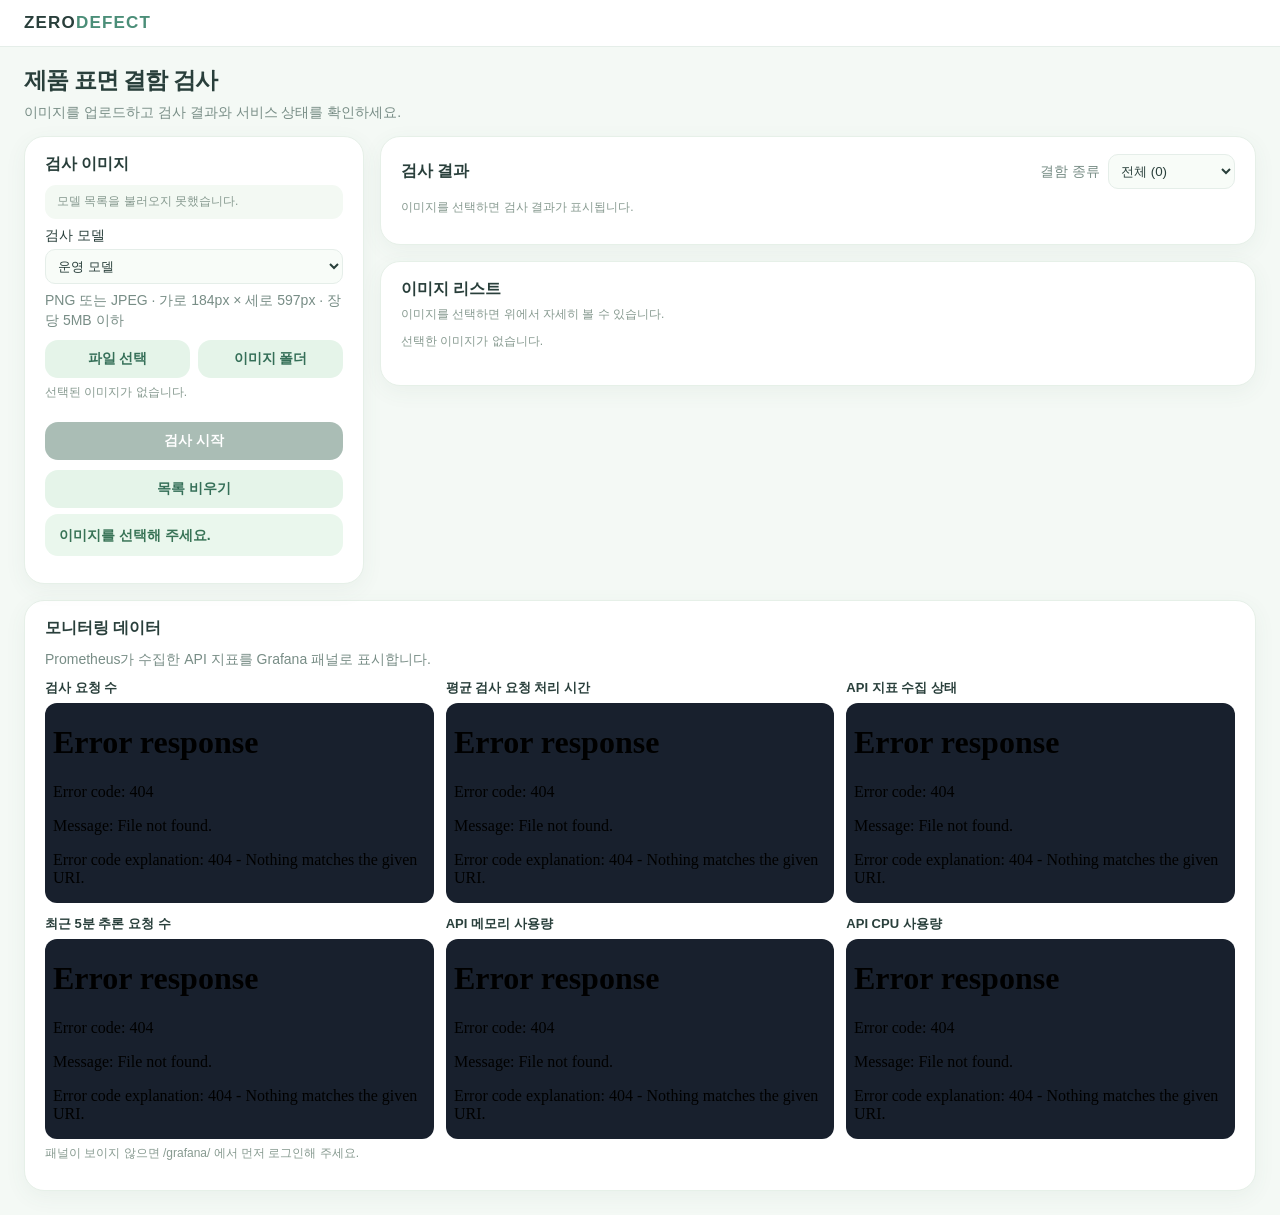
==== serving/web/index.html @ d3cec320 "챔피언/챌린저 모델 선택 기능 추가" ====
<!DOCTYPE html>
<html lang="ko">
<head>
  <meta charset="UTF-8">
  <meta name="viewport" content="width=device-width, initial-scale=1.0">
  <title>ZeroDefect | 품질 검사</title>

  <style>
    :root {
      color-scheme: light;
      --ink: #293f3b;
      --muted: #788d86;
      --line: #e5eee9;
      --accent: #4b8e78;
    }

    * { box-sizing: border-box; }
    [hidden] { display: none !important; }

    body {
      margin: 0;
      color: var(--ink);
      background: #f4f9f5;
      font-family: "Malgun Gothic", Arial, sans-serif;
      font-size: 14px;
    }

    header {
      background: #fff;
      border-bottom: 1px solid var(--line);
      padding: 13px max(24px, calc((100% - 1500px) / 2));
    }

    header strong { font-size: 17px; letter-spacing: .07em; }
    header span { color: var(--accent); }

    main { max-width: 1500px; margin: auto; padding: 18px 24px 24px; }

    h1 { font-size: 23px; letter-spacing: -.04em; margin: 0 0 3px; }
    h2 { font-size: 16px; margin: 0; }
    h3 { font-size: 13px; margin: 0 0 6px; }

    p { color: var(--muted); line-height: 1.45; margin: 6px 0 10px; }

    .layout {
      display: grid;
      grid-template-columns: minmax(260px, 340px) minmax(0, 1fr);
      gap: 16px;
      margin-top: 14px;
      align-items: start;
    }

    .main-col { display: grid; gap: 16px; min-width: 0; }

    .card {
      min-width: 0;
      padding: 17px 20px;
      background: #fff;
      border: 1px solid #e6f0e8;
      border-radius: 20px;
      box-shadow: 0 6px 22px rgba(69, 110, 86, .06);
    }

    .side h2 { margin-bottom: 10px; }

    select {
      padding: 8px;
      border: 1px solid var(--line);
      border-radius: 10px;
      background: #f8fcf8;
      color: var(--ink);
    }

    .side select { width: 100%; margin-top: 4px; }

    button {
      width: 100%;
      margin-top: 10px;
      padding: 10px;
      border: 0;
      border-radius: 13px;
      background: var(--accent);
      color: #fff;
      font-size: 14px;
      font-weight: 700;
      cursor: pointer;
    }

    button:hover { background: #397762; }
    button:disabled { background: #aabdb5; cursor: not-allowed; }

    button.secondary { background: #e5f4e9; color: #356f58; }
    button.secondary:hover { background: #d6ecdc; }
    button.secondary:disabled { background: #eef3ef; color: #9db1a7; }

    button:focus-visible, select:focus-visible {
      outline: 3px solid #85b6a5;
      outline-offset: 3px;
    }

    .row { display: flex; gap: 8px; }
    .row button { margin-top: 0; }

    progress { width: 100%; height: 8px; margin-top: 10px; }

    .status {
      padding: 11px 14px;
      border-radius: 13px;
      background: #eaf7ed;
      color: #387356;
      font-weight: 700;
    }

    .status.error { background: #fff1ef; color: #a43e35; }

    .hint { font-size: 12px; color: #879a90; }

    #model-info {
      padding: 8px 12px;
      margin: 4px 0 8px;
      border-radius: 11px;
      background: #f3f9f3;
    }

    details { margin: 6px 0; font-size: 12px; color: var(--muted); }
    details ul { margin: 6px 0 0; padding-left: 18px; }

    /* 검사 결과: 제목과 결함 종류 필터 */
    .head {
      display: flex;
      align-items: center;
      justify-content: space-between;
      gap: 12px;
    }

    .filter { display: flex; align-items: center; gap: 8px; color: var(--muted); }

    /* 원본 / 정보 / 박스 표시 / JSON */
    .viewer {
      display: grid;
      grid-template-columns: auto minmax(150px, 1fr) auto minmax(150px, 1fr);
      gap: 14px;
      align-items: start;
    }

    .viewer canvas { display: block; max-width: 100%; height: auto; border-radius: 10px; background: #1b2523; }

    .panel {
      min-width: 0;
      padding: 14px;
      border: 1px solid var(--line);
      border-radius: 18px;
      background: #fbfdfb;
    }

    .panel p.row-item {
      display: flex;
      justify-content: space-between;
      gap: 8px;
      margin: 0;
      padding: 6px 2px;
      border-bottom: 1px solid var(--line);
      overflow-wrap: anywhere;
    }

    .panel p.row-item strong { color: var(--ink); text-align: right; }

    pre {
      min-height: 120px;
      max-height: 480px;
      margin: 0;
      padding: 10px 12px;
      overflow: auto;
      border-radius: 12px;
      background: #263e38;
      color: #e7f4e9;
      font-size: 11px;
      line-height: 1.45;
      white-space: pre-wrap;
      overflow-wrap: anywhere;
    }

    /* 이미지 리스트 */
    .list {
      display: flex;
      gap: 8px;
      margin-top: 10px;
      padding-bottom: 8px;
      overflow-x: auto;
    }

    .thumb {
      flex: 0 0 auto;
      width: auto;
      margin: 0;
      padding: 3px;
      display: flex;
      flex-direction: column;
      align-items: center;
      gap: 3px;
      border: 2px solid transparent;
      border-radius: 8px;
      background: none;
      color: var(--muted);
      font-weight: 400;
      line-height: 1.2;
    }

    .thumb:hover { background: #f1f8f2; border-color: var(--accent); }
    .thumb.active { border-color: var(--ink); background: #f1f8f2; }
    .thumb canvas { display: block; border-radius: 4px; background: #1b2523; }
    .badge { font-size: 11px; max-width: 70px; overflow: hidden; text-overflow: ellipsis; white-space: nowrap; }

    /* 모니터링은 화면 아래 전체 폭 */
    .monitor { margin-top: 16px; }
    .monitor h2 { margin-bottom: 10px; }

    .monitor-grid {
      display: grid;
      grid-template-columns: repeat(3, minmax(0, 1fr));
      gap: 12px;
      margin-top: 8px;
    }

    iframe {
      display: block;
      width: 100%;
      height: 200px;
      border: 0;
      border-radius: 12px;
      background: #18202d;
    }

    @media (max-width: 1100px) {
      .layout { grid-template-columns: 1fr; }
      .monitor-grid { grid-template-columns: 1fr 1fr; }
    }

    @media (max-width: 900px) {
      .viewer { grid-template-columns: auto minmax(0, 1fr); }
    }

    @media (max-width: 760px) {
      main { padding: 18px 14px 28px; }
      .card { padding: 16px; }
      .monitor-grid { grid-template-columns: 1fr; }
      .viewer { grid-template-columns: 1fr; }
      .head { flex-wrap: wrap; }
    }
  </style>
</head>

<body>
  <header>
    <strong>ZERO<span>DEFECT</span></strong>
  </header>

  <main>
    <h1>제품 표면 결함 검사</h1>
    <p>이미지를 업로드하고 검사 결과와 서비스 상태를 확인하세요.</p>
    <p id="mock-banner" class="status" hidden>
      목업 모드입니다. API를 호출하지 않고 임의의 결과를 표시합니다.
    </p>

    <div class="layout">

      <!-- 검사 이미지 -->
      <section class="card side">
        <h2>검사 이미지</h2>

        <p id="model-info" class="hint">모델 정보를 불러오는 중입니다.</p>

        <label for="model-choice">검사 모델</label>
        <select id="model-choice">
          <option value="champion">운영 모델</option>
        </select>

        <p>PNG 또는 JPEG · 가로 184px × 세로 597px · 장당 5MB 이하</p>

        <div class="row">
          <button id="pick-files" type="button" class="secondary">파일 선택</button>
          <button id="pick-folder" type="button" class="secondary">이미지 폴더</button>
        </div>

        <input id="files" type="file" accept="image/png,image/jpeg" multiple hidden>
        <input id="folder" type="file" webkitdirectory multiple hidden>

        <p id="selection-summary" class="hint">선택된 이미지가 없습니다.</p>

        <details id="skipped" hidden>
          <summary id="skipped-summary"></summary>
          <ul id="skipped-list"></ul>
        </details>

        <button id="inspect-button" type="button" disabled>검사 시작</button>
        <button id="clear-button" type="button" class="secondary">목록 비우기</button>
        <progress id="progress" value="0" max="1" hidden></progress>

        <p id="status" class="status" role="status" aria-live="polite">
          이미지를 선택해 주세요.
        </p>
      </section>

      <div class="main-col">

        <!-- 검사 결과 -->
        <section class="card">
          <div class="head">
            <h2>검사 결과</h2>
            <label class="filter">
              결함 종류
              <select id="type-filter"></select>
            </label>
          </div>

          <p id="counts" class="hint"></p>
          <p id="viewer-empty" class="hint">
            이미지를 선택하면 검사 결과가 표시됩니다.
          </p>

          <div id="viewer" class="viewer" hidden>
            <canvas id="canvas-original" aria-label="원본 이미지"></canvas>

            <div class="panel">
              <h3>검사 결과</h3>
              <div id="info"></div>
              <p class="hint">이상 점수는 불량 확률이 아닙니다.</p>
            </div>

            <canvas id="canvas-boxed" aria-label="바운딩 박스가 표시된 이미지"></canvas>

            <div class="panel">
              <h3>바운딩 박스 좌표 (JSON)</h3>
              <pre id="json"></pre>
              <button id="save-json" type="button" class="secondary" disabled>
                전체 결과 JSON 저장
              </button>
            </div>
          </div>
        </section>

        <!-- 이미지 리스트 -->
        <section class="card">
          <h2>이미지 리스트</h2>
          <p class="hint">이미지를 선택하면 위에서 자세히 볼 수 있습니다.</p>
          <p id="list-empty" class="hint">선택한 이미지가 없습니다.</p>
          <div id="list" class="list"></div>
        </section>

      </div>
    </div>

    <!-- Grafana 모니터링 -->
    <section class="card monitor">
      <h2>모니터링 데이터</h2>
      <p>Prometheus가 수집한 API 지표를 Grafana 패널로 표시합니다.</p>

      <div class="monitor-grid">
        <div>
          <h3>검사 요청 수</h3>
          <iframe title="Grafana 검사 요청 수"
            src="/grafana/d-solo/adpdnm2/new-dashboard?from=now-6h&to=now&timezone=browser&refresh=10s&orgId=1&panelId=panel-1"></iframe>
        </div>
        <div>
          <h3>평균 검사 요청 처리 시간</h3>
          <iframe title="Grafana 평균 검사 요청 처리 시간"
            src="/grafana/d-solo/adpdnm2/new-dashboard?from=now-6h&to=now&timezone=browser&refresh=10s&orgId=1&panelId=panel-2"></iframe>
        </div>
        <div>
          <h3>API 지표 수집 상태</h3>
          <iframe title="Grafana API 지표 수집 상태"
            src="/grafana/d-solo/adpdnm2/new-dashboard?from=now-6h&to=now&timezone=browser&refresh=10s&orgId=1&panelId=panel-3"></iframe>
        </div>
        <div>
          <h3>최근 5분 추론 요청 수</h3>
          <iframe title="Grafana 최근 5분 추론 요청 수"
            src="/grafana/d-solo/adpdnm2/new-dashboard?from=now-6h&to=now&timezone=browser&refresh=10s&orgId=1&panelId=panel-4"></iframe>
        </div>
        <div>
          <h3>API 메모리 사용량</h3>
          <iframe title="Grafana API 메모리 사용량"
            src="/grafana/d-solo/adpdnm2/new-dashboard?from=now-6h&to=now&timezone=browser&refresh=10s&orgId=1&panelId=panel-5"></iframe>
        </div>
        <div>
          <h3>API CPU 사용량</h3>
          <iframe title="Grafana API CPU 사용량"
            src="/grafana/d-solo/adpdnm2/new-dashboard?from=now-6h&to=now&timezone=browser&refresh=10s&orgId=1&panelId=panel-6"></iframe>
        </div>
      </div>

      <p class="hint">패널이 보이지 않으면 /grafana/ 에서 먼저 로그인해 주세요.</p>
    </section>
  </main>

  <script>
  (() => {
    "use strict";

    const MOCK = new URLSearchParams(location.search).has("mock");
    const WIDTH = 184;
    const HEIGHT = 597;
    const MAX_BYTES = 5 * 1024 * 1024;
    const CONCURRENCY = 3;
    const THUMB_SCALE = 0.3;
    const IMAGE_TYPES = ["image/png", "image/jpeg"];

    const TYPES = [
      { id: "brown", label: "갈적색결함" },
      { id: "black", label: "흑색결함" },
      { id: "blue", label: "청색결함" },
      { id: "surface", label: "표면결함" }
    ];
    const BUCKETS = [...TYPES, { id: "normal", label: "정상" }];
    const FILTERS = [
      { id: "all", label: "전체" },
      ...BUCKETS,
      { id: "pending", label: "미검사/실패" }
    ];

    const $ = (id) => document.getElementById(id);

    let items = [];      // 검사 대상: { key, file, state, reason, data, bucket, canvas, badge, btn }
    let skipped = [];    // 제외된 파일: { key, reason }
    let ignored = 0;     // 이미지가 아니라 무시한 파일 수
    let running = false;
    let selected = null;
    let renderToken = 0;

    function setStatus(message, isError = false) {
      $("status").textContent = message;
      $("status").classList.toggle("error", isError);
    }

    async function pool(list, limit, fn) {
      let next = 0;
      const worker = async () => {
        while (next < list.length) {
          await fn(list[next++]);
        }
      };
      await Promise.all(
        Array.from({ length: Math.min(limit, list.length) }, worker)
      );
    }

    const bucketLabel = (id) => BUCKETS.find((b) => b.id === id)?.label ?? "유형 없음";

    // ---------- 그리기 ----------
    function paint(canvas, bitmap, scale, boxes) {
      canvas.width = Math.round(WIDTH * scale);
      canvas.height = Math.round(HEIGHT * scale);

      const ctx = canvas.getContext("2d");
      ctx.drawImage(bitmap, 0, 0, canvas.width, canvas.height);

      for (const b of boxes) {
        ctx.lineWidth = 3;
        ctx.strokeStyle = "rgba(0, 0, 0, .6)";
        ctx.strokeRect(b.x * scale, b.y * scale, b.w * scale, b.h * scale);
        ctx.lineWidth = 1.5;
        ctx.strokeStyle = "#ffffff";
        ctx.strokeRect(b.x * scale, b.y * scale, b.w * scale, b.h * scale);
      }
    }

    async function drawThumb(item) {
      const bitmap = await createImageBitmap(item.file);
      paint(item.canvas, bitmap, THUMB_SCALE, item.state === "done" ? item.data.boxes : []);
      bitmap.close();
    }

    function updateBadge(item) {
      const text = {
        ready: "대기",
        running: "검사 중",
        error: "실패"
      }[item.state];

      item.badge.textContent = item.state === "done" ? bucketLabel(item.bucket) : text;
    }

    // ---------- 상세 보기 ----------
    function infoRows(item) {
      if (item.state === "done") {
        const d = item.data;
        return [
          ["파일", item.key],
          ["결함 여부", d.is_anomaly ? "불량 의심" : "정상"],
          ["결함 유형", d.is_anomaly ? bucketLabel(item.bucket) : "-"],
          ["이상 점수", d.anomaly_score.toFixed(4)],
          ["판정 기준값", d.threshold.toFixed(4)],
          ["박스 수", String(d.boxes.length)]
        ];
      }

      const state = {
        ready: "검사 전",
        running: "검사 중",
        error: `실패: ${item.reason}`
      }[item.state];

      return [["파일", item.key], ["결함 여부", state]];
    }

    async function renderViewer() {
      const item = selected;
      const token = ++renderToken;

      $("viewer-empty").hidden = Boolean(item);
      $("viewer").hidden = !item;
      if (!item) return;

      $("info").replaceChildren(
        ...infoRows(item).map(([label, value]) => {
          const p = document.createElement("p");
          const strong = document.createElement("strong");
          p.className = "row-item";
          strong.textContent = value;
          p.append(`${label}`, strong);
          return p;
        })
      );

      $("json").textContent = item.state === "done"
        ? JSON.stringify(item.data, null, 2)
        : item.state === "error" ? item.reason : "검사 후 표시됩니다.";

      const bitmap = await createImageBitmap(item.file);
      if (token !== renderToken) {
        bitmap.close();
        return;
      }

      paint($("canvas-original"), bitmap, 1, []);
      paint($("canvas-boxed"), bitmap, 1, item.state === "done" ? item.data.boxes : []);
      bitmap.close();
    }

    function select(item) {
      selected?.btn.classList.remove("active");
      selected = item;
      item?.btn.classList.add("active");
      renderViewer();
    }

    // ---------- 리스트와 필터 ----------
    function matches(item, filter) {
      if (filter === "all") return true;
      if (filter === "pending") return item.state !== "done";
      return item.state === "done" && item.bucket === filter;
    }

    function applyFilter() {
      const filter = $("type-filter").value;
      let shown = 0;

      for (const item of items) {
        const ok = matches(item, filter);
        item.btn.hidden = !ok;
        if (ok) shown += 1;
      }

      $("list-empty").hidden = shown > 0;
      $("list-empty").textContent = items.length
        ? "해당 종류의 이미지가 없습니다."
        : "선택한 이미지가 없습니다.";
    }

    function buildFilter() {
      for (const f of FILTERS) {
        const option = document.createElement("option");
        option.value = f.id;
        option.textContent = f.label;
        $("type-filter").append(option);
      }
      $("type-filter").addEventListener("change", applyFilter);
    }

    function renderCounts() {
      const done = items.filter((i) => i.state === "done");
      const defect = done.filter((i) => i.data.is_anomaly).length;
      const errors = items.filter((i) => i.state === "error").length;

      $("counts").textContent = done.length || errors
        ? `완료 ${done.length}/${items.length} · 불량 ${defect} · 정상 ${done.length - defect} · 실패 ${errors}`
        : "";

      for (const option of $("type-filter").options) {
        const n = items.filter((i) => matches(i, option.value)).length;
        const label = FILTERS.find((f) => f.id === option.value).label;
        option.textContent = `${label} (${n})`;
      }

      $("save-json").disabled = done.length === 0;
    }

    function renderSummary() {
      const parts = [];

      if (!items.length && !skipped.length) {
        parts.push("선택된 이미지가 없습니다.");
      } else {
        parts.push(`검사 대상 ${items.length}장`);
        if (skipped.length) parts.push(`제외 ${skipped.length}장`);
      }
      if (ignored) parts.push(`이미지가 아닌 파일 ${ignored}개 무시`);

      $("selection-summary").textContent = parts.join(" · ");

      $("skipped").hidden = skipped.length === 0;
      $("skipped-summary").textContent = `제외된 파일 (${skipped.length})`;
      $("skipped-list").replaceChildren(
        ...skipped.slice(0, 30).map((s) => {
          const li = document.createElement("li");
          li.textContent = `${s.key} — ${s.reason}`;
          return li;
        })
      );
      if (skipped.length > 30) {
        const li = document.createElement("li");
        li.textContent = `외 ${skipped.length - 30}개`;
        $("skipped-list").append(li);
      }
    }

    function syncControls() {
      const pending = items.some((i) => i.state === "ready" || i.state === "error");

      $("inspect-button").disabled = running || !pending;
      $("inspect-button").textContent = running ? "검사 중..." : "검사 시작";

      for (const id of ["pick-files", "pick-folder", "clear-button", "model-choice"]) {
        $(id).disabled = running;
      }
    }

    // ---------- 파일 추가 ----------
    function makeItem(file, key) {
      const item = { key, file, state: "ready", reason: "", data: null, bucket: null };

      item.canvas = document.createElement("canvas");
      item.badge = document.createElement("span");
      item.badge.className = "badge";
      item.badge.textContent = "대기";

      item.btn = document.createElement("button");
      item.btn.type = "button";
      item.btn.className = "thumb";
      item.btn.title = key;
      item.btn.setAttribute("aria-label", `${key} 보기`);
      item.btn.append(item.canvas, item.badge);
      item.btn.addEventListener("click", () => select(item));

      return item;
    }

    async function checkImage(item) {
      if (item.file.size > MAX_BYTES) throw new Error("5MB 초과");

      let bitmap;
      try {
        bitmap = await createImageBitmap(item.file);
      } catch {
        throw new Error("읽을 수 없는 이미지");
      }

      try {
        if (bitmap.width !== WIDTH || bitmap.height !== HEIGHT) {
          throw new Error(`크기 ${bitmap.width}×${bitmap.height} (184×597만 가능)`);
        }
        paint(item.canvas, bitmap, THUMB_SCALE, []);
      } finally {
        bitmap.close();
      }
    }

    async function addFiles(files) {
      if (running) {
        setStatus("검사 중에는 파일을 추가할 수 없습니다.", true);
        return;
      }

      const known = new Set([...items, ...skipped].map((i) => i.key));
      const fresh = [];

      for (const file of files) {
        if (!IMAGE_TYPES.includes(file.type)) {
          ignored += 1;
          continue;
        }

        const key = file.webkitRelativePath || file.name;
        if (known.has(key)) continue;

        known.add(key);
        fresh.push(makeItem(file, key));
      }

      setStatus("이미지를 확인하고 있습니다.");

      await pool(fresh, 8, async (item) => {
        try {
          await checkImage(item);
          items.push(item);
        } catch (error) {
          skipped.push({ key: item.key, reason: error.message });
        }
      });

      items.sort((a, b) => a.key.localeCompare(b.key));
      $("list").replaceChildren(...items.map((i) => i.btn));

      renderSummary();
      renderCounts();
      applyFilter();
      syncControls();

      if (!selected && items.length) select(items[0]);

      if (items.length) {
        setStatus("이미지를 선택했습니다. 검사 시작을 눌러주세요.");
      } else {
        setStatus("검사할 수 있는 이미지가 없습니다.", true);
      }
    }

    function clearAll() {
      if (running) return;

      items = [];
      skipped = [];
      ignored = 0;

      $("list").replaceChildren();
      $("progress").hidden = true;
      $("type-filter").value = "all";

      select(null);
      renderSummary();
      renderCounts();
      applyFilter();
      syncControls();
      setStatus("이미지를 선택해 주세요.");
    }

    // ---------- 검사 ----------
    function normalize(data) {
      if (
        typeof data.is_anomaly !== "boolean" ||
        !Number.isFinite(data.anomaly_score) ||
        !Number.isFinite(data.threshold)
      ) {
        throw new Error("API 응답 형식이 올바르지 않습니다.");
      }

      const boxes = (Array.isArray(data.boxes) ? data.boxes : []).filter(
        (b) => [b.x, b.y, b.w, b.h].every(Number.isFinite)
      );

      return { ...data, boxes };
    }

    function bucketOf(data) {
      if (!data.is_anomaly) return "normal";
      return TYPES.some((t) => t.id === data.defect_type) ? data.defect_type : "untyped";
    }

    // 목업: 모델이 위치와 유형을 반환하기 전까지 화면 개발에 사용
    function mockPredict(file) {
      const rand = (n) => Math.floor(Math.random() * n);

      return new Promise((resolve) => {
        setTimeout(() => {
          const threshold = 0.62;
          const anomaly = Math.random() < 0.7;
          const score = anomaly
            ? threshold + Math.random() * 0.35
            : Math.random() * threshold;
          const type = anomaly ? TYPES[rand(TYPES.length)].id : null;

          const boxes = [];
          for (let n = anomaly ? 1 + rand(3) : 0; n > 0; n -= 1) {
            const w = 10 + rand(100);
            const h = 10 + rand(200);
            boxes.push({
              x: rand(WIDTH - w),
              y: rand(HEIGHT - h),
              w,
              h,
              score: Number((0.5 + Math.random() * 0.5).toFixed(3))
            });
          }

          resolve({
            filename: file.name,
            model_name: "mock",
            prediction: anomaly ? "defect" : "normal",
            anomaly_score: score,
            threshold,
            is_anomaly: anomaly,
            defect_type: type,
            boxes
          });
        }, 150 + Math.random() * 250);
      });
    }

    async function predict(file, choice) {
      if (MOCK) return normalize(await mockPredict(file));

      const form = new FormData();
      form.append("file", file);
      form.append("model_choice", choice);

      const response = await fetch("/api/predict", { method: "POST", body: form });
      const body = await response.text();

      if (!response.ok) {
        throw new Error(`HTTP ${response.status}: ${body.slice(0, 200)}`);
      }
      return normalize(JSON.parse(body));
    }

    async function inspectAll() {
      const targets = items.filter((i) => i.state === "ready" || i.state === "error");
      if (running || !targets.length) return;

      const choice = $("model-choice").value;
      let finished = 0;

      running = true;
      syncControls();

      $("progress").max = targets.length;
      $("progress").value = 0;
      $("progress").hidden = false;
      setStatus(`검사 중입니다. (0/${targets.length})`);

      await pool(targets, CONCURRENCY, async (item) => {
        item.state = "running";
        updateBadge(item);

        try {
          item.data = await predict(item.file, choice);
          item.bucket = bucketOf(item.data);
          item.state = "done";
        } catch (error) {
          item.state = "error";
          item.reason = error.message;
        }

        updateBadge(item);

        if (item.state === "done") {
          try {
            await drawThumb(item);
          } catch {
            // 썸네일 갱신 실패는 결과 표시에 영향을 주지 않는다.
          }
        }

        if (item === selected) renderViewer();

        finished += 1;
        $("progress").value = finished;
        setStatus(`검사 중입니다. (${finished}/${targets.length})`);
        renderCounts();
        applyFilter();
      });

      running = false;
      syncControls();

      const failed = targets.filter((i) => i.state === "error").length;
      if (failed) {
        setStatus(`검사 완료: ${failed}장 실패. 검사 시작을 다시 누르면 실패한 이미지만 재시도합니다.`, true);
      } else {
        setStatus("검사 완료");
      }
    }

    function saveJson() {
      const results = items
        .filter((i) => i.state === "done")
        .map((i) => ({ file: i.key, ...i.data }));
      if (!results.length) return;

      const blob = new Blob([JSON.stringify(results, null, 2)], { type: "application/json" });
      const link = document.createElement("a");

      link.href = URL.createObjectURL(blob);
      link.download = "zerodefect_results.json";
      link.click();
      setTimeout(() => URL.revokeObjectURL(link.href), 1000);
    }

    // ---------- 모델 정보 ----------
    function describeModel(uri) {
      return uri.replace(/^models:\//, "").replace(/\/(\d+)$/, " v$1");
    }

    async function loadModelInfo() {
      if (MOCK) {
        $("model-info").textContent = "목업 모드: 실제 모델을 호출하지 않습니다.";
        return;
      }

      try {
        const response = await fetch("/api/models");
        if (!response.ok) throw new Error(`HTTP ${response.status}`);

        const data = await response.json();
        if (!Array.isArray(data.models) || !data.models.length) {
          throw new Error("모델 목록 응답이 올바르지 않습니다.");
        }

        const select = $("model-choice");
        const previous = select.value;
        const notes = { loading: " (준비 중)", failed: " (불러오기 실패)" };

        select.replaceChildren(...data.models.map((model) => {
          const option = document.createElement("option");

          option.value = model.id;
          option.textContent = model.label + (notes[model.status] || "");
          option.disabled = model.status !== "ready";
          return option;
        }));

        if (data.models.some((m) => m.id === previous && m.status === "ready")) {
          select.value = previous;
        }

        $("model-info").textContent = data.models.map((model) => {
          const classifier = model.classifier_name
            ? ` + ${describeModel(model.classifier_name)}`
            : "";

          return `${model.label}: ${describeModel(model.model_name)}${classifier}`;
        }).join(" / ");

        if (data.models.some((m) => m.status === "loading")) {
          setTimeout(loadModelInfo, 5000);
        }
      } catch {
        $("model-info").textContent = "모델 목록을 불러오지 못했습니다.";
      }
    }

    // ---------- 시작 ----------
    $("pick-files").addEventListener("click", () => $("files").click());
    $("pick-folder").addEventListener("click", () => $("folder").click());

    for (const id of ["files", "folder"]) {
      $(id).addEventListener("change", async (event) => {
        const list = Array.from(event.target.files);
        event.target.value = "";
        await addFiles(list);
      });
    }

    $("inspect-button").addEventListener("click", inspectAll);
    $("clear-button").addEventListener("click", clearAll);
    $("save-json").addEventListener("click", saveJson);

    $("mock-banner").hidden = !MOCK;
    buildFilter();
    renderSummary();
    renderCounts();
    applyFilter();
    syncControls();
    renderViewer();
    loadModelInfo();
  })();
  </script>
</body>
</html>
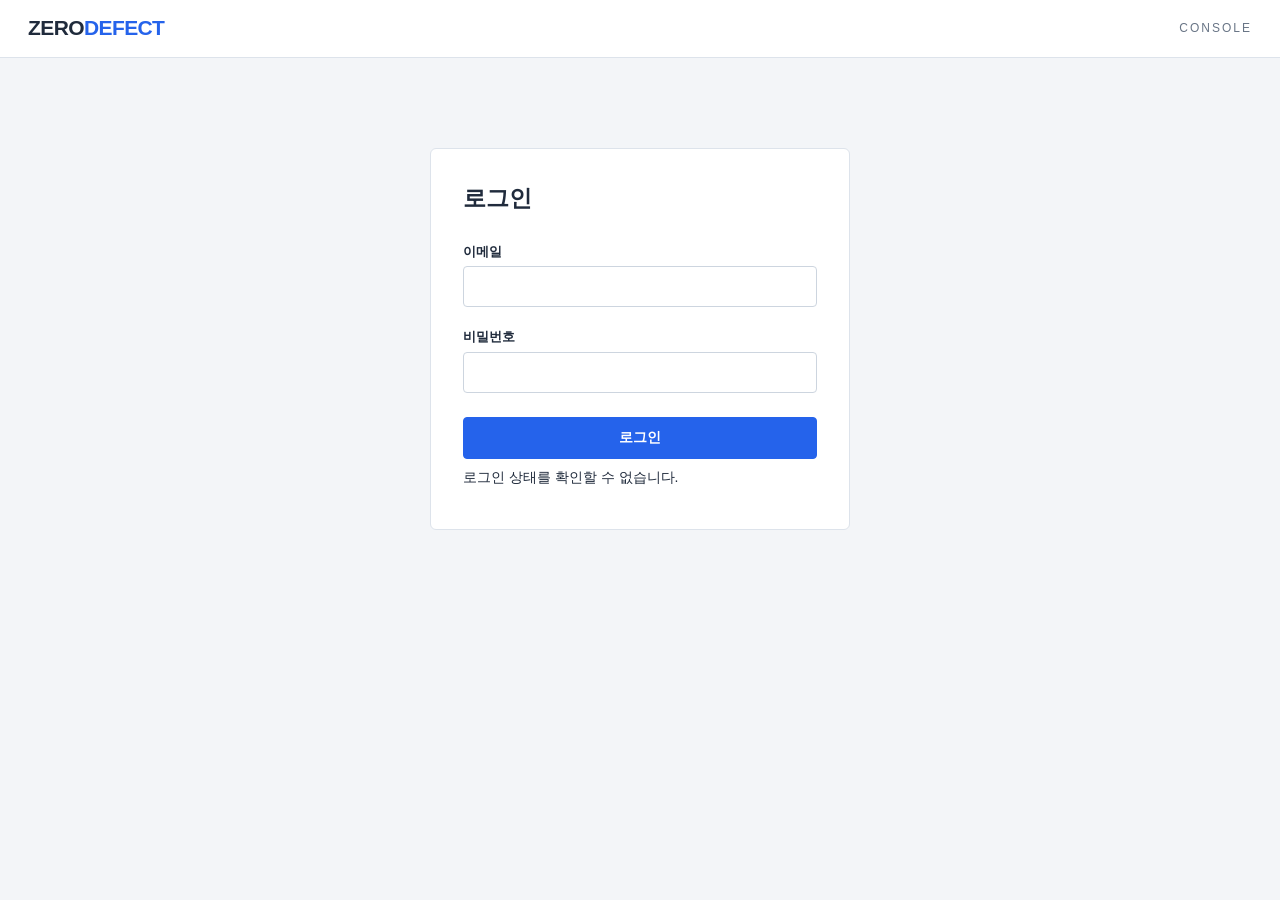
==== commit ac77ed33: "feat: 사용자 인증 및 역할별 검사 이력 기능 추가" ====
--- a/serving/web/index.html
+++ b/serving/web/index.html
@@ -1,398 +1,144 @@
 <!DOCTYPE html>
+
 <html lang="ko">
 <head>
-  <meta charset="UTF-8">
-  <meta name="viewport" content="width=device-width, initial-scale=1.0">
-  <title>ZeroDefect | 품질 검사</title>
-
-  <style>
-    :root {
-      color-scheme: light;
-      --ink: #293f3b;
-      --muted: #788d86;
-      --line: #e5eee9;
-      --accent: #4b8e78;
-    }
-
-    * { box-sizing: border-box; }
-    [hidden] { display: none !important; }
-
-    body {
-      margin: 0;
-      color: var(--ink);
-      background: #f4f9f5;
-      font-family: "Malgun Gothic", Arial, sans-serif;
-      font-size: 14px;
-    }
-
-    header {
-      background: #fff;
-      border-bottom: 1px solid var(--line);
-      padding: 13px max(24px, calc((100% - 1500px) / 2));
-    }
-
-    header strong { font-size: 17px; letter-spacing: .07em; }
-    header span { color: var(--accent); }
-
-    main { max-width: 1500px; margin: auto; padding: 18px 24px 24px; }
-
-    h1 { font-size: 23px; letter-spacing: -.04em; margin: 0 0 3px; }
-    h2 { font-size: 16px; margin: 0; }
-    h3 { font-size: 13px; margin: 0 0 6px; }
-
-    p { color: var(--muted); line-height: 1.45; margin: 6px 0 10px; }
-
-    .layout {
-      display: grid;
-      grid-template-columns: minmax(260px, 340px) minmax(0, 1fr);
-      gap: 16px;
-      margin-top: 14px;
-      align-items: start;
-    }
-
-    .main-col { display: grid; gap: 16px; min-width: 0; }
-
-    .card {
-      min-width: 0;
-      padding: 17px 20px;
-      background: #fff;
-      border: 1px solid #e6f0e8;
-      border-radius: 20px;
-      box-shadow: 0 6px 22px rgba(69, 110, 86, .06);
-    }
-
-    .side h2 { margin-bottom: 10px; }
-
-    select {
-      padding: 8px;
-      border: 1px solid var(--line);
-      border-radius: 10px;
-      background: #f8fcf8;
-      color: var(--ink);
-    }
-
-    .side select { width: 100%; margin-top: 4px; }
-
-    button {
-      width: 100%;
-      margin-top: 10px;
-      padding: 10px;
-      border: 0;
-      border-radius: 13px;
-      background: var(--accent);
-      color: #fff;
-      font-size: 14px;
-      font-weight: 700;
-      cursor: pointer;
-    }
-
-    button:hover { background: #397762; }
-    button:disabled { background: #aabdb5; cursor: not-allowed; }
-
-    button.secondary { background: #e5f4e9; color: #356f58; }
-    button.secondary:hover { background: #d6ecdc; }
-    button.secondary:disabled { background: #eef3ef; color: #9db1a7; }
-
-    button:focus-visible, select:focus-visible {
-      outline: 3px solid #85b6a5;
-      outline-offset: 3px;
-    }
-
-    .row { display: flex; gap: 8px; }
-    .row button { margin-top: 0; }
-
-    progress { width: 100%; height: 8px; margin-top: 10px; }
-
-    .status {
-      padding: 11px 14px;
-      border-radius: 13px;
-      background: #eaf7ed;
-      color: #387356;
-      font-weight: 700;
-    }
-
-    .status.error { background: #fff1ef; color: #a43e35; }
-
-    .hint { font-size: 12px; color: #879a90; }
-
-    #model-info {
-      padding: 8px 12px;
-      margin: 4px 0 8px;
-      border-radius: 11px;
-      background: #f3f9f3;
-    }
-
-    details { margin: 6px 0; font-size: 12px; color: var(--muted); }
-    details ul { margin: 6px 0 0; padding-left: 18px; }
-
-    /* 검사 결과: 제목과 결함 종류 필터 */
-    .head {
-      display: flex;
-      align-items: center;
-      justify-content: space-between;
-      gap: 12px;
-    }
-
-    .filter { display: flex; align-items: center; gap: 8px; color: var(--muted); }
-
-    /* 원본 / 정보 / 박스 표시 / JSON */
-    .viewer {
-      display: grid;
-      grid-template-columns: auto minmax(150px, 1fr) auto minmax(150px, 1fr);
-      gap: 14px;
-      align-items: start;
-    }
-
-    .viewer canvas { display: block; max-width: 100%; height: auto; border-radius: 10px; background: #1b2523; }
-
-    .panel {
-      min-width: 0;
-      padding: 14px;
-      border: 1px solid var(--line);
-      border-radius: 18px;
-      background: #fbfdfb;
-    }
-
-    .panel p.row-item {
-      display: flex;
-      justify-content: space-between;
-      gap: 8px;
-      margin: 0;
-      padding: 6px 2px;
-      border-bottom: 1px solid var(--line);
-      overflow-wrap: anywhere;
-    }
-
-    .panel p.row-item strong { color: var(--ink); text-align: right; }
-
-    pre {
-      min-height: 120px;
-      max-height: 480px;
-      margin: 0;
-      padding: 10px 12px;
-      overflow: auto;
-      border-radius: 12px;
-      background: #263e38;
-      color: #e7f4e9;
-      font-size: 11px;
-      line-height: 1.45;
-      white-space: pre-wrap;
-      overflow-wrap: anywhere;
-    }
-
-    /* 이미지 리스트 */
-    .list {
-      display: flex;
-      gap: 8px;
-      margin-top: 10px;
-      padding-bottom: 8px;
-      overflow-x: auto;
-    }
-
-    .thumb {
-      flex: 0 0 auto;
-      width: auto;
-      margin: 0;
-      padding: 3px;
-      display: flex;
-      flex-direction: column;
-      align-items: center;
-      gap: 3px;
-      border: 2px solid transparent;
-      border-radius: 8px;
-      background: none;
-      color: var(--muted);
-      font-weight: 400;
-      line-height: 1.2;
-    }
-
-    .thumb:hover { background: #f1f8f2; border-color: var(--accent); }
-    .thumb.active { border-color: var(--ink); background: #f1f8f2; }
-    .thumb canvas { display: block; border-radius: 4px; background: #1b2523; }
-    .badge { font-size: 11px; max-width: 70px; overflow: hidden; text-overflow: ellipsis; white-space: nowrap; }
-
-    /* 모니터링은 화면 아래 전체 폭 */
-    .monitor { margin-top: 16px; }
-    .monitor h2 { margin-bottom: 10px; }
-
-    .monitor-grid {
-      display: grid;
-      grid-template-columns: repeat(3, minmax(0, 1fr));
-      gap: 12px;
-      margin-top: 8px;
-    }
-
-    iframe {
-      display: block;
-      width: 100%;
-      height: 200px;
-      border: 0;
-      border-radius: 12px;
-      background: #18202d;
-    }
-
-    @media (max-width: 1100px) {
-      .layout { grid-template-columns: 1fr; }
-      .monitor-grid { grid-template-columns: 1fr 1fr; }
-    }
-
-    @media (max-width: 900px) {
-      .viewer { grid-template-columns: auto minmax(0, 1fr); }
-    }
-
-    @media (max-width: 760px) {
-      main { padding: 18px 14px 28px; }
-      .card { padding: 16px; }
-      .monitor-grid { grid-template-columns: 1fr; }
-      .viewer { grid-template-columns: 1fr; }
-      .head { flex-wrap: wrap; }
-    }
-  </style>
+<meta charset="utf-8"/>
+<meta content="width=device-width, initial-scale=1.0" name="viewport"/>
+<title>ZeroDefect | 품질 검사</title>
+<style>
+:root{--blue:#2563eb;--ink:#202b3c;--muted:#697586;--line:#dde3eb;--bg:#f3f5f8}*{box-sizing:border-box}[hidden]{display:none!important}body{margin:0;color:var(--ink);background:var(--bg);font:14px/1.55 Arial,"Noto Sans KR","Malgun Gothic",sans-serif}header{height:64px;padding:0 28px;background:#fff;border-bottom:1px solid var(--line);display:flex;align-items:center;gap:20px}header strong{font-size:21px;letter-spacing:-.6px}header strong span{color:var(--blue)}header:after{content:"검사 관리 콘솔";color:var(--muted);font-size:13px;border-left:1px solid var(--line);padding-left:20px}main{max-width:1920px;margin:auto;padding:24px}h1{font-size:24px;margin:0 0 4px;letter-spacing:-.7px}h2{font-size:16px;margin:0 0 14px}h3{font-size:14px;margin:0 0 10px}p{margin:8px 0}button,input,select{font:inherit}button{border:1px solid var(--blue);border-radius:4px;background:var(--blue);color:white;padding:9px 14px;cursor:pointer;font-weight:600}button:hover:not(:disabled){filter:brightness(.95)}button:disabled{opacity:.45;cursor:not-allowed}button.secondary,#logout-button,#clear-button{background:white;color:var(--ink);border-color:var(--line)}button:focus-visible,input:focus-visible,select:focus-visible{outline:3px solid #93b4ff;outline-offset:2px}input,select{max-width:100%;border:1px solid #cdd5df;border-radius:4px;padding:9px;background:white;color:var(--ink)}label{display:block;font-size:13px;font-weight:600;margin:8px 0 4px}.hint,.status,#selection-summary{color:var(--muted);font-size:12px;overflow-wrap:anywhere}.error{color:#b42318!important}.card{background:white;border:1px solid var(--line);border-radius:6px;padding:18px;min-width:0}.layout{display:grid;grid-template-columns:minmax(250px,24fr) minmax(380px,53fr) minmax(240px,23fr);gap:16px;margin-top:22px;align-items:start}.row,.toolbar{display:flex;gap:8px;align-items:center;flex-wrap:wrap}.row button{flex:1}.side #model-choice{width:100%}.side #inspect-button{width:100%;margin-top:8px}.side #clear-button{width:100%;margin-top:8px}.side>p:not([id]){font-size:12px;color:var(--muted)}#status{padding:10px;background:#f4f7fc;border-radius:4px}progress{width:100%;height:6px;accent-color:var(--blue)}.list{display:flex;flex-direction:column;gap:6px;max-height:400px;overflow:auto;margin-top:12px}.thumb{width:100%;min-height:78px;display:grid;grid-template-columns:28px 1fr auto;align-items:center;gap:10px;background:white;color:var(--ink);border:1px solid var(--line);text-align:left;padding:8px;font-weight:400}.thumb.active{border-color:var(--blue);background:#edf3ff;box-shadow:inset 3px 0 var(--blue)}.thumb canvas{width:20px;height:65px;object-fit:contain}.filename{overflow-wrap:anywhere;font-size:12px}.badge{font-size:11px;background:#eef1f5;padding:3px 6px;border-radius:3px;white-space:nowrap}.thumb[data-result="normal"] .badge{background:#e9f7ef;color:#157347}.thumb[data-result="defect"] .badge{background:#fff0ed;color:#b42318}.filter{margin-top:20px;border-top:1px solid var(--line);padding-top:14px}.filter select{width:100%;margin-top:5px}.viewer{height:670px;overflow:auto;background:#e9edf2;border:1px solid var(--line);display:flex;align-items:flex-start;padding:20px;margin-top:12px}.viewer canvas{display:block;margin:auto;flex-shrink:0;max-width:none;box-shadow:0 2px 8px #0002}.toolbar button{padding:6px 10px;background:white;color:var(--ink);border-color:var(--line)}.toolbar label{margin:0;font-weight:400}#viewer-empty{height:670px;display:grid;place-items:center;background:#f6f8fb;border:1px dashed #cdd5df;padding:30px;text-align:center}.row-item{display:flex;flex-direction:column;gap:3px;padding:11px 0;border-bottom:1px solid #eef1f5;color:var(--muted);font-size:12px}.row-item strong{color:var(--ink);font-size:14px;overflow-wrap:anywhere;font-weight:500}pre{white-space:pre-wrap;overflow-wrap:anywhere;background:#f6f8fb;border:1px solid var(--line);border-radius:4px;padding:12px;font-size:11px;max-height:260px;overflow:auto}.panel+.panel{border-top:1px solid var(--line);margin-top:22px;padding-top:18px}#save-json{width:100%}#counts{padding:10px 0;font-size:13px;color:var(--ink)}.history{margin-top:18px;overflow-x:auto}table{width:100%;border-collapse:collapse;font-size:13px;white-space:nowrap}th{text-align:left;background:#f5f7fa;font-weight:600}td,th{padding:12px 16px;border-bottom:1px solid var(--line)}tbody tr:hover{background:#f8faff}#load-history{float:right;margin-top:-40px}.monitor{margin-top:18px}.monitor-grid{display:grid;grid-template-columns:repeat(3,1fr);gap:16px;margin-top:20px}iframe{width:100%;height:240px;border:1px solid var(--line)}#logout-button{float:right}#logout-status{clear:right;text-align:right}#invite-form{border:1px solid var(--line);border-radius:6px;background:white;padding:16px;margin:20px 0;display:grid;grid-template-columns:160px minmax(160px,1fr) auto;gap:8px;align-items:center}#invite-form label{margin:0}#invite-link{grid-column:2/4}#invite-status{grid-column:1/-1;margin:0}#login-form,#register-form{max-width:420px;margin:90px auto;background:white;border:1px solid var(--line);padding:32px;border-radius:6px}#login-form input,#register-form input{width:100%;margin-bottom:12px}#login-form button,#register-form button{width:100%;margin-top:12px}#login-form h2,#register-form h2{font-size:23px;margin-bottom:25px}#mock-banner{background:#fff3d6;color:#805900;padding:10px}#selected-name{overflow-wrap:anywhere;color:var(--muted);font-size:12px;min-height:20px}#download-image{width:100%;margin-top:8px}.list-title{margin-top:20px}.monitor>p{color:var(--muted)}@media(min-width:1700px){.viewer,#viewer-empty{height:760px}}@media(max-width:1150px){.layout{grid-template-columns:270px minmax(0,1fr)}.result-panel{grid-column:1/-1;display:grid;grid-template-columns:1fr 1fr;gap:24px}.panel+.panel{border:0;margin:0;padding:0}.monitor-grid{grid-template-columns:repeat(2,1fr)}}@media(max-width:720px){main{padding:12px}header{padding:0 16px}.layout{grid-template-columns:1fr}.result-panel{display:block}.viewer,#viewer-empty{height:580px}.list{max-height:240px}.monitor-grid{grid-template-columns:1fr}#invite-form{display:block}#invite-form input{width:100%;margin-bottom:8px}#load-history{float:none;margin:0}#login-form,#register-form{margin:35px 16px}.panel+.panel{margin-top:20px}}
+
+.tabs{display:flex;gap:22px;border-bottom:1px solid var(--line);margin-top:20px;overflow:auto}.tabs button{border:0;border-radius:0;background:transparent;color:var(--muted);white-space:nowrap;padding:14px 3px}.tabs button[aria-pressed="true"]{color:var(--blue);border-bottom:3px solid var(--blue)}.image-row{display:flex;align-items:center;gap:8px}.image-row>.thumb{flex:1;min-width:0}.selection-tools button{font-size:11px;padding:5px 8px}.selection-tools label{font-weight:400}.selection-tools input{accent-color:var(--blue)}#drop-zone{border:1px dashed #a7b7cf;padding:14px;display:block}#drop-zone.drag-over{background:#edf3ff}#drop-zone button{width:100%}#panel-invite{margin-top:18px}
+
+header{height:58px;gap:18px}header:after{content:none}.console-label{margin-left:auto;letter-spacing:2px;font-size:12px;color:var(--muted)}#logout-button{float:none;padding:6px 12px}#logout-status:empty{display:none}main{padding:0 24px 24px}.tabs{margin:0 0 16px;min-height:48px}.layout{margin-top:0}#panel-invite{margin-top:0}#invite-form{margin:0;padding:10px 0;border:0}.categories{display:flex;gap:6px;flex-wrap:wrap;margin:10px 0}.categories button{padding:5px 8px;font-size:12px;border-color:var(--line);background:white;color:var(--ink)}.categories button[aria-pressed="true"]{background:#edf3ff;border-color:var(--blue);color:var(--blue)}.image-row>.download-check{display:none}.selection-tools>#check-visible,.selection-tools>#uncheck-all,.selection-tools>#checked-summary{display:none}dialog{width:min(760px,94vw);max-height:88vh;overflow:auto;border:1px solid var(--line);border-radius:8px;padding:24px;color:var(--ink)}dialog::backdrop{background:#17243b66}#download-options{display:grid;grid-template-columns:repeat(auto-fill,minmax(140px,1fr));gap:10px;max-height:48vh;overflow:auto;margin-top:16px}.download-option{display:flex;align-items:center;gap:8px;border:1px solid var(--line);padding:8px;margin:0;overflow-wrap:anywhere;font-weight:400;font-size:12px}.download-option canvas{width:22px;height:72px;object-fit:contain}.download-option span{min-width:0}.download-option:has(input:checked){background:#edf3ff;border-color:var(--blue)}@media(max-width:720px){main{padding:0 12px 12px}.tabs{gap:14px}header{gap:12px;padding:0 12px}.console-label{font-size:10px}}
+</style>
 </head>
-
 <body>
-  <header>
-    <strong>ZERO<span>DEFECT</span></strong>
-  </header>
-
-  <main>
-    <h1>제품 표면 결함 검사</h1>
-    <p>이미지를 업로드하고 검사 결과와 서비스 상태를 확인하세요.</p>
-    <p id="mock-banner" class="status" hidden>
+<header>
+<strong>ZERO<span>DEFECT</span></strong>
+<span class="console-label">CONSOLE</span><button hidden="" id="logout-button" type="button">로그아웃</button></header><p id="logout-status" role="status"></p>
+<form hidden="" id="register-form">
+<h2>작업자 계정 만들기</h2>
+<label for="register-password">새 비밀번호</label>
+<input autocomplete="new-password" id="register-password" maxlength="128" minlength="15" name="password" required="" type="password"/>
+<button type="submit">가입하기</button>
+<p id="register-status" role="status"></p>
+<a href="/">로그인 화면으로 돌아가기</a></form>
+<form hidden="" id="login-form">
+<h2>로그인</h2>
+<label for="login-email">이메일</label>
+<input autocomplete="username" id="login-email" name="email" required="" type="email"/>
+<label for="login-password">비밀번호</label>
+<input autocomplete="current-password" id="login-password" name="password" required="" type="password"/>
+<button type="submit">로그인</button>
+<p id="login-status" role="status"></p>
+</form>
+<main id="inspection-screen" style="display: none"><nav aria-label="서비스 메뉴" class="tabs"><button aria-pressed="true" data-tab="inspect" type="button">이미지 검사</button><button aria-pressed="false" data-tab="history" type="button">검사 이력</button><button aria-pressed="false" data-tab="monitor" hidden="" type="button">모니터링</button><button aria-pressed="false" data-tab="invite" hidden="" type="button">작업자 초대</button></nav>
+<p class="status" hidden="" id="mock-banner">
       목업 모드입니다. API를 호출하지 않고 임의의 결과를 표시합니다.
     </p>
-
-    <div class="layout">
-
-      <!-- 검사 이미지 -->
-      <section class="card side">
-        <h2>검사 이미지</h2>
-
-        <p id="model-info" class="hint">모델 정보를 불러오는 중입니다.</p>
-
-        <label for="model-choice">검사 모델</label>
-        <select id="model-choice">
-          <option value="champion">운영 모델</option>
-        </select>
-
-        <p>PNG 또는 JPEG · 가로 184px × 세로 597px · 장당 5MB 이하</p>
-
-        <div class="row">
-          <button id="pick-files" type="button" class="secondary">파일 선택</button>
-          <button id="pick-folder" type="button" class="secondary">이미지 폴더</button>
-        </div>
-
-        <input id="files" type="file" accept="image/png,image/jpeg" multiple hidden>
-        <input id="folder" type="file" webkitdirectory multiple hidden>
-
-        <p id="selection-summary" class="hint">선택된 이미지가 없습니다.</p>
-
-        <details id="skipped" hidden>
-          <summary id="skipped-summary"></summary>
-          <ul id="skipped-list"></ul>
-        </details>
-
-        <button id="inspect-button" type="button" disabled>검사 시작</button>
-        <button id="clear-button" type="button" class="secondary">목록 비우기</button>
-        <progress id="progress" value="0" max="1" hidden></progress>
-
-        <p id="status" class="status" role="status" aria-live="polite">
+<div class="layout" id="panel-inspect">
+<!-- 검사 이미지 -->
+<section class="card side">
+<h2>검사 이미지</h2>
+<p class="hint" id="model-info">모델 정보를 불러오는 중입니다.</p>
+<label for="model-choice">검사 모델</label>
+<select id="model-choice">
+<option value="champion">운영 모델</option>
+</select>
+<p>PNG 또는 JPEG · 가로 184px × 세로 597px · 장당 5MB 이하</p>
+<div class="row" id="drop-zone">
+<button class="secondary" id="pick-files" type="button">이미지 추가</button>
+<button class="secondary" hidden="" id="pick-folder" type="button">이미지 폴더</button>
+<p class="hint">클릭하여 이미지 선택 · 폴더/이미지는 여기에 끌어놓기</p></div>
+<input accept="image/png,image/jpeg" hidden="" id="files" multiple="" type="file"/>
+<input hidden="" id="folder" multiple="" type="file" webkitdirectory=""/>
+<p class="hint" id="selection-summary">선택된 이미지가 없습니다.</p>
+<details hidden="" id="skipped">
+<summary id="skipped-summary"></summary>
+<ul id="skipped-list"></ul>
+</details>
+<button disabled="" id="inspect-button" type="button">검사 시작</button>
+<button class="secondary" id="clear-button" type="button">목록 비우기</button>
+<progress hidden="" id="progress" max="1" value="0"></progress>
+<p aria-live="polite" class="status" id="status" role="status">
           이미지를 선택해 주세요.
         </p>
-      </section>
-
-      <div class="main-col">
-
-        <!-- 검사 결과 -->
-        <section class="card">
-          <div class="head">
-            <h2>검사 결과</h2>
-            <label class="filter">
+<label class="filter">
               결함 종류
               <select id="type-filter"></select>
-            </label>
-          </div>
-
-          <p id="counts" class="hint"></p>
-          <p id="viewer-empty" class="hint">
+</label><h3 class="list-title">검사 대기 목록</h3><p class="hint" id="list-empty">선택한 이미지가 없습니다.</p><div class="selection-tools"><button class="secondary" id="check-visible" type="button">표시 결과 선택</button><button class="secondary" id="uncheck-all" type="button">선택 해제</button><label><input checked="" id="follow-progress" type="checkbox"/> 진행 목록·사진 따라가기</label><p class="hint" id="checked-summary">다운로드할 결과 0개 선택</p></div><div class="list" id="list"></div></section>
+<section class="card image-panel"><h2>이미지 상세</h2><div aria-label="결과 분류" class="categories" id="category-tabs"></div><p id="selected-name">선택된 이미지 없음</p><div class="toolbar"><button aria-label="축소" id="zoom-out" type="button">−</button><span id="zoom-label">100%</span><button aria-label="확대" id="zoom-in" type="button">+</button><button id="zoom-fit" type="button">화면 맞춤</button><label><input checked="" id="show-boxes" type="checkbox"/> 결함 위치 표시</label></div><p class="hint" id="counts"></p><p class="hint" id="viewer-empty">
             이미지를 선택하면 검사 결과가 표시됩니다.
-          </p>
-
-          <div id="viewer" class="viewer" hidden>
-            <canvas id="canvas-original" aria-label="원본 이미지"></canvas>
-
-            <div class="panel">
-              <h3>검사 결과</h3>
-              <div id="info"></div>
-              <p class="hint">이상 점수는 불량 확률이 아닙니다.</p>
-            </div>
-
-            <canvas id="canvas-boxed" aria-label="바운딩 박스가 표시된 이미지"></canvas>
-
-            <div class="panel">
-              <h3>바운딩 박스 좌표 (JSON)</h3>
-              <pre id="json"></pre>
-              <button id="save-json" type="button" class="secondary" disabled>
-                전체 결과 JSON 저장
-              </button>
-            </div>
-          </div>
-        </section>
-
-        <!-- 이미지 리스트 -->
-        <section class="card">
-          <h2>이미지 리스트</h2>
-          <p class="hint">이미지를 선택하면 위에서 자세히 볼 수 있습니다.</p>
-          <p id="list-empty" class="hint">선택한 이미지가 없습니다.</p>
-          <div id="list" class="list"></div>
-        </section>
-
-      </div>
-    </div>
-
-    <!-- Grafana 모니터링 -->
-    <section class="card monitor">
-      <h2>모니터링 데이터</h2>
-      <p>Prometheus가 수집한 API 지표를 Grafana 패널로 표시합니다.</p>
-
-      <div class="monitor-grid">
-        <div>
-          <h3>검사 요청 수</h3>
-          <iframe title="Grafana 검사 요청 수"
-            src="/grafana/d-solo/adpdnm2/new-dashboard?from=now-6h&to=now&timezone=browser&refresh=10s&orgId=1&panelId=panel-1"></iframe>
-        </div>
-        <div>
-          <h3>평균 검사 요청 처리 시간</h3>
-          <iframe title="Grafana 평균 검사 요청 처리 시간"
-            src="/grafana/d-solo/adpdnm2/new-dashboard?from=now-6h&to=now&timezone=browser&refresh=10s&orgId=1&panelId=panel-2"></iframe>
-        </div>
-        <div>
-          <h3>API 지표 수집 상태</h3>
-          <iframe title="Grafana API 지표 수집 상태"
-            src="/grafana/d-solo/adpdnm2/new-dashboard?from=now-6h&to=now&timezone=browser&refresh=10s&orgId=1&panelId=panel-3"></iframe>
-        </div>
-        <div>
-          <h3>최근 5분 추론 요청 수</h3>
-          <iframe title="Grafana 최근 5분 추론 요청 수"
-            src="/grafana/d-solo/adpdnm2/new-dashboard?from=now-6h&to=now&timezone=browser&refresh=10s&orgId=1&panelId=panel-4"></iframe>
-        </div>
-        <div>
-          <h3>API 메모리 사용량</h3>
-          <iframe title="Grafana API 메모리 사용량"
-            src="/grafana/d-solo/adpdnm2/new-dashboard?from=now-6h&to=now&timezone=browser&refresh=10s&orgId=1&panelId=panel-5"></iframe>
-        </div>
-        <div>
-          <h3>API CPU 사용량</h3>
-          <iframe title="Grafana API CPU 사용량"
-            src="/grafana/d-solo/adpdnm2/new-dashboard?from=now-6h&to=now&timezone=browser&refresh=10s&orgId=1&panelId=panel-6"></iframe>
-        </div>
-      </div>
-
-      <p class="hint">패널이 보이지 않으면 /grafana/ 에서 먼저 로그인해 주세요.</p>
-    </section>
-  </main>
-
-  <script>
+          </p><div class="viewer" hidden="" id="viewer">
+<canvas aria-label="원본 이미지" hidden="" id="canvas-original"></canvas>
+<canvas aria-label="바운딩 박스가 표시된 이미지" id="canvas-boxed"></canvas>
+</div></section><aside aria-label="검사 판정 상세" class="card result-panel"><div class="panel">
+<h3>판정 상세</h3>
+<div id="info"></div>
+<p class="hint">이상 점수는 불량 확률이 아닙니다.</p>
+</div><div class="panel">
+<h3>선택 이미지 응답 JSON</h3>
+<pre id="json"></pre>
+<button class="secondary" disabled="" id="save-json" type="button">전체 결과 JSON 다운로드</button>
+</div><button class="secondary" disabled="" id="download-image" type="button">선택 결과 JSON 다운로드</button></aside></div>
+<!-- Grafana 모니터링 -->
+<section aria-labelledby="history-title" class="card history" hidden="" id="panel-history">
+<h2 id="history-title">검사 이력</h2>
+<button id="load-history" type="button">최근 검사 이력 불러오기</button>
+<p id="history-status" role="status"></p>
+<table hidden="" id="history-table">
+<thead>
+<tr>
+<th scope="col">파일명</th>
+<th scope="col">작업자</th>
+<th scope="col">모델</th>
+<th scope="col">판정</th>
+<th scope="col">검사 시각</th>
+</tr>
+</thead>
+<tbody id="history-rows"></tbody>
+</table>
+</section><section class="card monitor" hidden="" id="panel-monitor">
+<h2>모니터링 데이터</h2>
+<p>모니터링 연결은 후속 작업에서 확인합니다. 필요할 때 패널을 불러오세요.</p><button class="secondary" id="load-monitor" type="button">모니터링 패널 불러오기</button>
+<div class="monitor-grid" hidden="">
+<div>
+<h3>검사 요청 수</h3>
+<iframe data-src="/grafana/d-solo/adpdnm2/new-dashboard?from=now-6h&amp;to=now&amp;timezone=browser&amp;refresh=10s&amp;orgId=1&amp;panelId=panel-1" title="Grafana 검사 요청 수"></iframe>
+</div>
+<div>
+<h3>평균 검사 요청 처리 시간</h3>
+<iframe data-src="/grafana/d-solo/adpdnm2/new-dashboard?from=now-6h&amp;to=now&amp;timezone=browser&amp;refresh=10s&amp;orgId=1&amp;panelId=panel-2" title="Grafana 평균 검사 요청 처리 시간"></iframe>
+</div>
+<div>
+<h3>API 지표 수집 상태</h3>
+<iframe data-src="/grafana/d-solo/adpdnm2/new-dashboard?from=now-6h&amp;to=now&amp;timezone=browser&amp;refresh=10s&amp;orgId=1&amp;panelId=panel-3" title="Grafana API 지표 수집 상태"></iframe>
+</div>
+<div>
+<h3>최근 5분 추론 요청 수</h3>
+<iframe data-src="/grafana/d-solo/adpdnm2/new-dashboard?from=now-6h&amp;to=now&amp;timezone=browser&amp;refresh=10s&amp;orgId=1&amp;panelId=panel-4" title="Grafana 최근 5분 추론 요청 수"></iframe>
+</div>
+<div>
+<h3>API 메모리 사용량</h3>
+<iframe data-src="/grafana/d-solo/adpdnm2/new-dashboard?from=now-6h&amp;to=now&amp;timezone=browser&amp;refresh=10s&amp;orgId=1&amp;panelId=panel-5" title="Grafana API 메모리 사용량"></iframe>
+</div>
+<div>
+<h3>API CPU 사용량</h3>
+<iframe data-src="/grafana/d-solo/adpdnm2/new-dashboard?from=now-6h&amp;to=now&amp;timezone=browser&amp;refresh=10s&amp;orgId=1&amp;panelId=panel-6" title="Grafana API CPU 사용량"></iframe>
+</div>
+</div>
+<p class="hint">패널이 보이지 않으면 /grafana/ 에서 먼저 로그인해 주세요.</p>
+</section>
+<section class="card" hidden="" id="panel-invite"><h2>작업자 초대</h2><form hidden="" id="invite-form">
+<label for="invite-email">초대할 작업자 이메일</label>
+<input id="invite-email" name="email" required="" type="email"/>
+<button type="submit">초대 링크 발급</button>
+<label for="invite-link">발급된 초대 링크</label>
+<input id="invite-link" readonly="" type="url"/>
+<p id="invite-status" role="status"></p>
+</form></section></main>
+<dialog aria-labelledby="download-title" id="download-dialog"><h2 id="download-title">다운로드할 이미지 결과 선택</h2><p class="hint">검사가 완료된 이미지만 표시됩니다. 체크한 결과를 JSON 파일 하나로 다운로드합니다.</p><label>분류 <select id="download-filter"></select></label><div class="row"><button class="secondary" id="dialog-select" type="button">표시 결과 모두 선택</button><button class="secondary" id="dialog-clear" type="button">전체 선택 해제</button></div><div id="download-options"></div><p id="download-count" role="status"></p><div class="row"><button id="confirm-download" type="button">JSON 다운로드</button><button class="secondary" id="close-download" type="button">닫기</button></div></dialog><script>
   (() => {
     "use strict";
 
@@ -410,7 +156,7 @@
       { id: "blue", label: "청색결함" },
       { id: "surface", label: "표면결함" }
     ];
-    const BUCKETS = [...TYPES, { id: "normal", label: "정상" }];
+    const BUCKETS = [...TYPES, { id: "untyped", label: "미분류" }, { id: "normal", label: "정상" }];
     const FILTERS = [
       { id: "all", label: "전체" },
       ...BUCKETS,
@@ -425,6 +171,8 @@
     let running = false;
     let selected = null;
     let renderToken = 0;
+    let adding = false;
+    const checked = new Set();
 
     function setStatus(message, isError = false) {
       $("status").textContent = message;
@@ -476,6 +224,7 @@
         error: "실패"
       }[item.state];
 
+      item.btn.dataset.result = item.state === "done" ? (item.data.is_anomaly ? "defect" : "normal") : item.state;
       item.badge.textContent = item.state === "done" ? bucketLabel(item.bucket) : text;
     }
 
@@ -489,7 +238,8 @@
           ["결함 유형", d.is_anomaly ? bucketLabel(item.bucket) : "-"],
           ["이상 점수", d.anomaly_score.toFixed(4)],
           ["판정 기준값", d.threshold.toFixed(4)],
-          ["박스 수", String(d.boxes.length)]
+          ["세부 유형", d.defect_subtype || "제공되지 않음"],
+          ["위치 정보", d.boxes.length ? `${d.boxes.length}개` : "제공된 박스 없음"]
         ];
       }
 
@@ -508,7 +258,9 @@
 
       $("viewer-empty").hidden = Boolean(item);
       $("viewer").hidden = !item;
-      if (!item) return;
+      $("selected-name").textContent = item ? item.key : "선택된 이미지 없음";
+      syncDownloads();
+      if (!item) { $("info").textContent = "이미지를 선택하면 판정이 표시됩니다."; $("json").textContent = "검사 후 표시됩니다."; return; }
 
       $("info").replaceChildren(
         ...infoRows(item).map(([label, value]) => {
@@ -534,6 +286,7 @@
       paint($("canvas-original"), bitmap, 1, []);
       paint($("canvas-boxed"), bitmap, 1, item.state === "done" ? item.data.boxes : []);
       bitmap.close();
+      applyZoom();
     }
 
     function select(item) {
@@ -556,10 +309,12 @@
 
       for (const item of items) {
         const ok = matches(item, filter);
-        item.btn.hidden = !ok;
+        item.row.hidden = !ok;
         if (ok) shown += 1;
       }
 
+      document.querySelectorAll("[data-category]").forEach(b => b.setAttribute("aria-pressed",String(b.dataset.category===filter)));
+      if (selected && !matches(selected,filter)) select(items.find(i=>matches(i,filter)) || null);
       $("list-empty").hidden = shown > 0;
       $("list-empty").textContent = items.length
         ? "해당 종류의 이미지가 없습니다."
@@ -574,6 +329,11 @@
         $("type-filter").append(option);
       }
       $("type-filter").addEventListener("change", applyFilter);
+      for(const f of FILTERS) {
+        const button=document.createElement("button");button.type="button";button.dataset.category=f.id;
+        button.addEventListener("click",()=>{$("type-filter").value=f.id;applyFilter();});$("category-tabs").append(button);
+        const option=document.createElement("option");option.value=f.id;option.textContent=f.label;$("download-filter").append(option);
+      }
     }
 
     function renderCounts() {
@@ -591,7 +351,9 @@
         option.textContent = `${label} (${n})`;
       }
 
+      document.querySelectorAll("[data-category]").forEach(b=>{const f=FILTERS.find(f=>f.id===b.dataset.category);b.textContent=`${f.label} (${items.filter(i=>matches(i,f.id)).length})`;});
       $("save-json").disabled = done.length === 0;
+      syncDownloads();
     }
 
     function renderSummary() {
@@ -626,11 +388,11 @@
     function syncControls() {
       const pending = items.some((i) => i.state === "ready" || i.state === "error");
 
-      $("inspect-button").disabled = running || !pending;
-      $("inspect-button").textContent = running ? "검사 중..." : "검사 시작";
+      $("inspect-button").disabled = running || adding || !pending;
+      $("inspect-button").textContent = adding ? "이미지 확인 중..." : running ? "검사 중..." : !items.length ? "이미지를 먼저 추가하세요" : !pending ? "검사 완료" : "검사 시작";
 
       for (const id of ["pick-files", "pick-folder", "clear-button", "model-choice"]) {
-        $(id).disabled = running;
+        $(id).disabled = running || adding;
       }
     }
 
@@ -648,9 +410,17 @@
       item.btn.className = "thumb";
       item.btn.title = key;
       item.btn.setAttribute("aria-label", `${key} 보기`);
-      item.btn.append(item.canvas, item.badge);
-      item.btn.addEventListener("click", () => select(item));
-
+      const filename = document.createElement("span");
+      filename.className = "filename";
+      filename.textContent = key;
+      item.btn.append(item.canvas, filename, item.badge);
+      item.btn.addEventListener("click", () => { $("follow-progress").checked = false; select(item); });
+
+      item.row = document.createElement("div"); item.row.className = "image-row";
+      item.check = document.createElement("input"); item.check.type = "checkbox"; item.check.className = "download-check";
+      item.check.disabled = true; item.check.setAttribute("aria-label", `${key} 결과 다운로드 선택`);
+      item.check.addEventListener("change", () => { if (item.check.checked) checked.add(item); else checked.delete(item); syncDownloads(); });
+      item.row.append(item.check, item.btn);
       return item;
     }
 
@@ -675,11 +445,12 @@
     }
 
     async function addFiles(files) {
-      if (running) {
+      if (running || adding) {
         setStatus("검사 중에는 파일을 추가할 수 없습니다.", true);
         return;
       }
 
+      adding = true; syncControls();
       const known = new Set([...items, ...skipped].map((i) => i.key));
       const fresh = [];
 
@@ -689,7 +460,7 @@
           continue;
         }
 
-        const key = file.webkitRelativePath || file.name;
+        const key = file.relativePath || file.webkitRelativePath || file.name;
         if (known.has(key)) continue;
 
         known.add(key);
@@ -708,8 +479,9 @@
       });
 
       items.sort((a, b) => a.key.localeCompare(b.key));
-      $("list").replaceChildren(...items.map((i) => i.btn));
-
+      $("list").replaceChildren(...items.map((i) => i.row));
+
+      adding = false;
       renderSummary();
       renderCounts();
       applyFilter();
@@ -725,8 +497,8 @@
     }
 
     function clearAll() {
-      if (running) return;
-
+      if (running || adding) return;
+      checked.clear();
       items = [];
       skipped = [];
       ignored = 0;
@@ -762,7 +534,9 @@
 
     function bucketOf(data) {
       if (!data.is_anomaly) return "normal";
-      return TYPES.some((t) => t.id === data.defect_type) ? data.defect_type : "untyped";
+      const aliases={"갈적색결함":"brown","갈적색":"brown","청색결함":"blue","청색":"blue","흑색결함":"black","흑색":"black","표면결함":"surface","표면":"surface"};
+      const value=String(data.defect_type || "").trim().toLowerCase().replace(/\s+/g,"");
+      return TYPES.some(t=>t.id===value) ? value : aliases[value] || "untyped";
     }
 
     // 목업: 모델이 위치와 유형을 반환하기 전까지 화면 개발에 사용
@@ -823,7 +597,7 @@
 
     async function inspectAll() {
       const targets = items.filter((i) => i.state === "ready" || i.state === "error");
-      if (running || !targets.length) return;
+      if (running || adding || !targets.length) return;
 
       const choice = $("model-choice").value;
       let finished = 0;
@@ -839,11 +613,13 @@
       await pool(targets, CONCURRENCY, async (item) => {
         item.state = "running";
         updateBadge(item);
+        followItem(item);
 
         try {
           item.data = await predict(item.file, choice);
           item.bucket = bucketOf(item.data);
           item.state = "done";
+          item.check.disabled = false;
         } catch (error) {
           item.state = "error";
           item.reason = error.message;
@@ -859,7 +635,8 @@
           }
         }
 
-        if (item === selected) renderViewer();
+        if ($("follow-progress").checked && matches(item, $("type-filter").value)) { select(item); followItem(item); }
+        else if (item === selected) renderViewer();
 
         finished += 1;
         $("progress").value = finished;
@@ -946,6 +723,88 @@
         $("model-info").textContent = "모델 목록을 불러오지 못했습니다.";
       }
     }
+
+
+    let zoom = 1;
+    function applyZoom() {
+      const boxed = $("show-boxes").checked;
+      $("canvas-original").hidden = boxed;
+      $("canvas-boxed").hidden = !boxed;
+      for (const id of ["canvas-original", "canvas-boxed"]) {
+        $(id).style.width = `${WIDTH * zoom}px`;
+        $(id).style.height = `${HEIGHT * zoom}px`;
+      }
+      $("zoom-label").textContent = `${Math.round(zoom * 100)}%`;
+    }
+    $("zoom-in").addEventListener("click", () => { zoom = Math.min(4, zoom + .25); applyZoom(); });
+    $("zoom-out").addEventListener("click", () => { zoom = Math.max(.25, zoom - .25); applyZoom(); });
+    $("zoom-fit").addEventListener("click", () => {
+      zoom = Math.max(.25, Math.min(4, ($("viewer").clientHeight - 40) / HEIGHT, ($("viewer").clientWidth - 40) / WIDTH)); applyZoom();
+    });
+    $("show-boxes").addEventListener("change", applyZoom);
+    function syncDownloads() {
+      const n = [...checked].filter(i => i.state === "done").length;
+      $("download-image").disabled = !items.some(i=>i.state==="done");
+      $("download-image").textContent = "선택 결과 JSON 다운로드";
+      $("checked-summary").textContent = `다운로드할 결과 ${n}개 선택 (필터로 숨긴 항목 포함)`;
+    }
+    function downloadResults(results, filename) {
+      if (!results.length) return;
+      const a=document.createElement("a");a.href=URL.createObjectURL(new Blob([JSON.stringify(results.map(i=>({file:i.key,...i.data})),null,2)],{type:"application/json"}));
+      a.download=filename;a.click();setTimeout(()=>URL.revokeObjectURL(a.href),1000);
+    }
+    let dialogItems=[];
+    function updateDownloadCount(){const n=[...checked].filter(i=>i.state==="done").length;$("download-count").textContent=`${n}개 선택 (다른 분류에서 선택한 결과 포함)`;$("confirm-download").disabled=!n;}
+    function renderDownloadOptions(){
+      const filter=$("download-filter").value;
+      $("download-options").replaceChildren(...dialogItems.filter(i=>matches(i,filter)).map(i=>{
+        const label=document.createElement("label");label.className="download-option";
+        const check=document.createElement("input");check.type="checkbox";check.checked=checked.has(i);
+        check.addEventListener("change",()=>{if(check.checked)checked.add(i);else checked.delete(i);i.check.checked=check.checked;updateDownloadCount();syncDownloads();});
+        const canvas=document.createElement("canvas");canvas.width=i.canvas.width;canvas.height=i.canvas.height;canvas.getContext("2d").drawImage(i.canvas,0,0);
+        const name=document.createElement("span");name.textContent=`${i.key} · ${bucketLabel(i.bucket)}`;
+        label.append(check,canvas,name);return label;
+      }));updateDownloadCount();
+    }
+    $("download-image").addEventListener("click",()=>{dialogItems=items.filter(i=>i.state==="done");$("download-filter").value=$("type-filter").value;renderDownloadOptions();$("download-dialog").showModal();});
+    $("download-filter").addEventListener("change",renderDownloadOptions);
+    $("dialog-select").addEventListener("click",()=>{dialogItems.filter(i=>matches(i,$("download-filter").value)).forEach(i=>checked.add(i));renderDownloadOptions();syncDownloads();});
+    $("dialog-clear").addEventListener("click",()=>{checked.clear();items.forEach(i=>i.check.checked=false);renderDownloadOptions();syncDownloads();});
+    $("close-download").addEventListener("click",()=>$("download-dialog").close());
+    $("confirm-download").addEventListener("click",()=>downloadResults(dialogItems.filter(i=>checked.has(i)),"zerodefect_selected_results.json"));
+    $("check-visible").addEventListener("click", () => { items.filter(i => !i.row.hidden && i.state === "done").forEach(i=>{checked.add(i);i.check.checked=true});syncDownloads(); });
+    $("uncheck-all").addEventListener("click", () => {checked.clear();items.forEach(i=>i.check.checked=false);syncDownloads();});
+    function followItem(item) {
+      if (!$("follow-progress").checked || item.row.hidden) return;
+      const list = $("list"), box = list.getBoundingClientRect(), row = item.row.getBoundingClientRect();
+      if (row.bottom > box.bottom) list.scrollTop += row.bottom - box.bottom;
+      else if (row.top < box.top) list.scrollTop += row.top - box.top;
+    }
+    for (const event of ["wheel","touchstart","pointerdown","keydown"]) $("list").addEventListener(event,()=>{$("follow-progress").checked=false;},{passive:true});
+    $("follow-progress").addEventListener("change",()=>{const item=items.find(i=>i.state==="running");if(item)followItem(item);});
+    const drop = $("drop-zone");
+    drop.addEventListener("dragover",e=>{e.preventDefault();drop.classList.add("drag-over");});
+    drop.addEventListener("dragleave",()=>drop.classList.remove("drag-over"));
+    async function readEntry(entry, prefix="") {
+      if (entry.isFile) return [await new Promise((resolve,reject)=>entry.file(file=>{Object.defineProperty(file,"relativePath",{value:prefix+file.name});resolve(file);},reject))];
+      const reader=entry.createReader(), files=[];
+      while(true){const batch=await new Promise((resolve,reject)=>reader.readEntries(resolve,reject));if(!batch.length)break;for(const child of batch)files.push(...await readEntry(child,prefix+entry.name+"/"));}
+      return files;
+    }
+    drop.addEventListener("drop",async e=>{
+      e.preventDefault();drop.classList.remove("drag-over");if(running||adding)return;
+      const entries=[...e.dataTransfer.items].filter(i=>i.kind==="file").map(i=>i.webkitGetAsEntry?.());
+      const fallback=[...e.dataTransfer.files];
+      adding=true;syncControls();
+      try { const files=[];if(entries.length && entries.every(Boolean)){for(const entry of entries)files.push(...await readEntry(entry));}else files.push(...fallback);
+        adding=false; await addFiles(files);
+      }catch(error){setStatus(`파일 읽기 실패: ${error.message}`,true);}finally{adding=false;syncControls();}
+    });
+    $("load-monitor").addEventListener("click", () => {
+      document.querySelector(".monitor-grid").hidden = false;
+      document.querySelectorAll("iframe[data-src]").forEach(frame => { if (!frame.hasAttribute("src")) frame.src = frame.dataset.src; });
+      $("load-monitor").hidden = true;
+    });
 
     // ---------- 시작 ----------
     $("pick-files").addEventListener("click", () => $("files").click());
@@ -970,8 +829,232 @@
     applyFilter();
     syncControls();
     renderViewer();
-    loadModelInfo();
+    window.addEventListener("session-ready", loadModelInfo, { once: true });
   })();
+  </script>
+<script>
+    (() => {
+      const form = document.getElementById("login-form");
+      const status = document.getElementById("login-status");
+      const screen = document.getElementById("inspection-screen");
+      const inviteForm = document.getElementById("invite-form");
+      const registerForm = document.getElementById("register-form");
+      const registerStatus = document.getElementById("register-status");
+      let inviteToken = new URLSearchParams(window.location.hash.slice(1)).get("invite");
+      const submit = form.querySelector('button[type="submit"]');
+
+      let currentRole = null;
+      function showTab(name) {
+        if (!["inspect","history"].includes(name) && currentRole !== "admin") return;
+        for (const key of ["inspect","history","monitor","invite"]) {
+          document.getElementById(`panel-${key}`).hidden = key !== name;
+          document.querySelector(`[data-tab="${key}"]`).setAttribute("aria-pressed",String(key===name));
+        }
+      }
+      document.querySelectorAll("[data-tab]").forEach(button=>button.addEventListener("click",()=>showTab(button.dataset.tab)));
+      async function refreshSession() {
+        const response = await fetch("/api/auth/me");
+        if (response.ok) {
+          const user = await response.json();
+          document.getElementById("logout-button").hidden = false;
+          currentRole = user.role;
+          for(const name of ["monitor","invite"]) document.querySelector(`[data-tab="${name}"]`).hidden = user.role !== "admin";
+          document.getElementById("history-title").textContent = user.role === "admin" ? "전체 검사 이력" : "내 검사 이력";
+          showTab("inspect");
+          inviteForm.hidden = user.role !== "admin";
+          form.hidden = true;
+          registerForm.hidden = true;
+          screen.style.removeProperty("display");
+          window.dispatchEvent(new Event("session-ready"));
+          return;
+        }
+        if (response.status !== 401) {
+          throw new Error("로그인 상태를 확인할 수 없습니다.");
+        }
+        inviteForm.hidden = true;
+        form.hidden = Boolean(inviteToken);
+        registerForm.hidden = !inviteToken;
+        screen.style.display = "none";
+      }
+
+      form.addEventListener("submit", async (event) => {
+        event.preventDefault();
+        submit.disabled = true;
+        status.textContent = "";
+
+        try {
+          const response = await fetch("/api/auth/login", {
+            method: "POST",
+            headers: { "Content-Type": "application/json" },
+            body: JSON.stringify({
+              email: form.elements.email.value.trim(),
+              password: form.elements.password.value,
+            }),
+          });
+
+          if (response.status === 401) {
+            status.textContent = "이메일 또는 비밀번호가 올바르지 않습니다.";
+            return;
+          }
+          if (!response.ok) {
+            throw new Error("로그인 요청에 실패했습니다.");
+          }
+
+          form.reset();
+          await refreshSession();
+          if (!form.hidden) {
+            status.textContent = "세션을 확인할 수 없습니다. 접속 주소가 HTTPS인지 확인하세요.";
+          }
+        } catch (error) {
+          status.textContent = error.message;
+        } finally {
+          submit.disabled = false;
+        }
+      });
+      inviteForm.addEventListener("submit", async (event) => {
+        event.preventDefault();
+        const button = inviteForm.querySelector('button[type="submit"]');
+        const link = document.getElementById("invite-link");
+        const status = document.getElementById("invite-status");
+        button.disabled = true;
+        link.value = "";
+        status.textContent = "";
+
+        try {
+          const response = await fetch("/api/auth/invitations", {
+            method: "POST",
+            headers: { "Content-Type": "application/json" },
+            body: JSON.stringify({ email: inviteForm.elements.email.value.trim() }),
+          });
+          if (response.status !== 201) {
+            throw new Error(`초대 발급 실패 (${response.status})`);
+          }
+
+          const { invite_token } = await response.json();
+          const url = new URL(window.location.pathname, window.location.origin);
+          url.hash = new URLSearchParams({ invite: invite_token }).toString();
+          link.value = url.href;
+          status.textContent = "초대 링크가 발급됐습니다.";
+        } catch (error) {
+          status.textContent = error.message;
+        } finally {
+          button.disabled = false;
+        }
+      });
+      const logoutButton = document.getElementById("logout-button");
+      const logoutStatus = document.getElementById("logout-status");
+
+      logoutButton.addEventListener("click", async () => {
+        logoutButton.disabled = true;
+        logoutStatus.textContent = "";
+
+        try {
+          const response = await fetch("/api/auth/logout", { method: "POST" });
+          if (!response.ok) {
+            throw new Error("로그아웃에 실패했습니다. 다시 시도하세요.");
+          }
+          window.location.reload();
+        } catch (error) {
+          logoutStatus.textContent = error.message;
+          logoutButton.disabled = false;
+        }
+      });
+      registerForm.addEventListener("submit", async (event) => {
+        event.preventDefault();
+        const button = registerForm.querySelector('button[type="submit"]');
+        button.disabled = true;
+        registerStatus.textContent = "";
+
+        try {
+          const response = await fetch("/api/auth/register", {
+            method: "POST",
+            headers: { "Content-Type": "application/json" },
+            body: JSON.stringify({
+              invite_token: inviteToken,
+              password: registerForm.elements.password.value,
+            }),
+          });
+
+          if (response.status === 400) {
+            throw new Error("유효하지 않거나 이미 사용된 초대입니다.");
+          }
+          if (response.status === 409) {
+            throw new Error("이미 등록된 계정입니다.");
+          }
+          if (response.status !== 201) {
+            throw new Error(`가입에 실패했습니다 (${response.status}).`);
+          }
+
+          inviteToken = null;
+          window.history.replaceState(
+            null, "", window.location.pathname + window.location.search,
+          );
+          registerForm.reset();
+          registerForm.hidden = true;
+          form.hidden = false;
+          status.textContent = "가입이 완료됐습니다. 초대받은 이메일로 로그인하세요.";
+        } catch (error) {
+          registerStatus.textContent = error.message;
+        } finally {
+          button.disabled = false;
+        }
+      });
+      const historyButton = document.getElementById("load-history");
+      const historyStatus = document.getElementById("history-status");
+      const historyTable = document.getElementById("history-table");
+      const historyRows = document.getElementById("history-rows");
+
+      historyButton.addEventListener("click", async () => {
+        historyButton.disabled = true;
+        historyRows.replaceChildren();
+        historyTable.hidden = true;
+        historyStatus.textContent = "검사 이력을 불러오는 중입니다.";
+
+        try {
+          const response = await fetch("/api/inference/history");
+          if (response.status === 401) {
+            historyStatus.textContent = "세션이 만료됐습니다. 새로고침 후 다시 로그인하세요.";
+            return;
+          }
+          if (!response.ok) {
+            throw new Error(`검사 이력을 불러오지 못했습니다 (${response.status}).`);
+          }
+
+          const { records } = await response.json();
+          for (const record of records) {
+            const row = historyRows.insertRow();
+            const prediction = {
+              normal: "정상",
+              defect: "불량",
+            }[record.prediction] ?? record.prediction;
+            const values = [
+              record.filename,
+              record.worker_email ?? "작업자 미기록",
+              record.model_choice,
+              prediction,
+              new Date(record.created_at).toLocaleString("ko-KR"),
+            ];
+            for (const value of values) {
+              row.insertCell().textContent = value;
+            }
+          }
+
+          historyTable.hidden = records.length === 0;
+          historyStatus.textContent = records.length
+            ? `최근 검사 ${records.length}건`
+            : "표시할 검사 이력이 없습니다.";
+        } catch (error) {
+          historyStatus.textContent = error.message;
+        } finally {
+          historyButton.disabled = false;
+        }
+      });
+      refreshSession().catch((error) => {
+        form.hidden = false;
+        status.textContent = error.message;
+      });
+    })();
   </script>
 </body>
 </html>
+
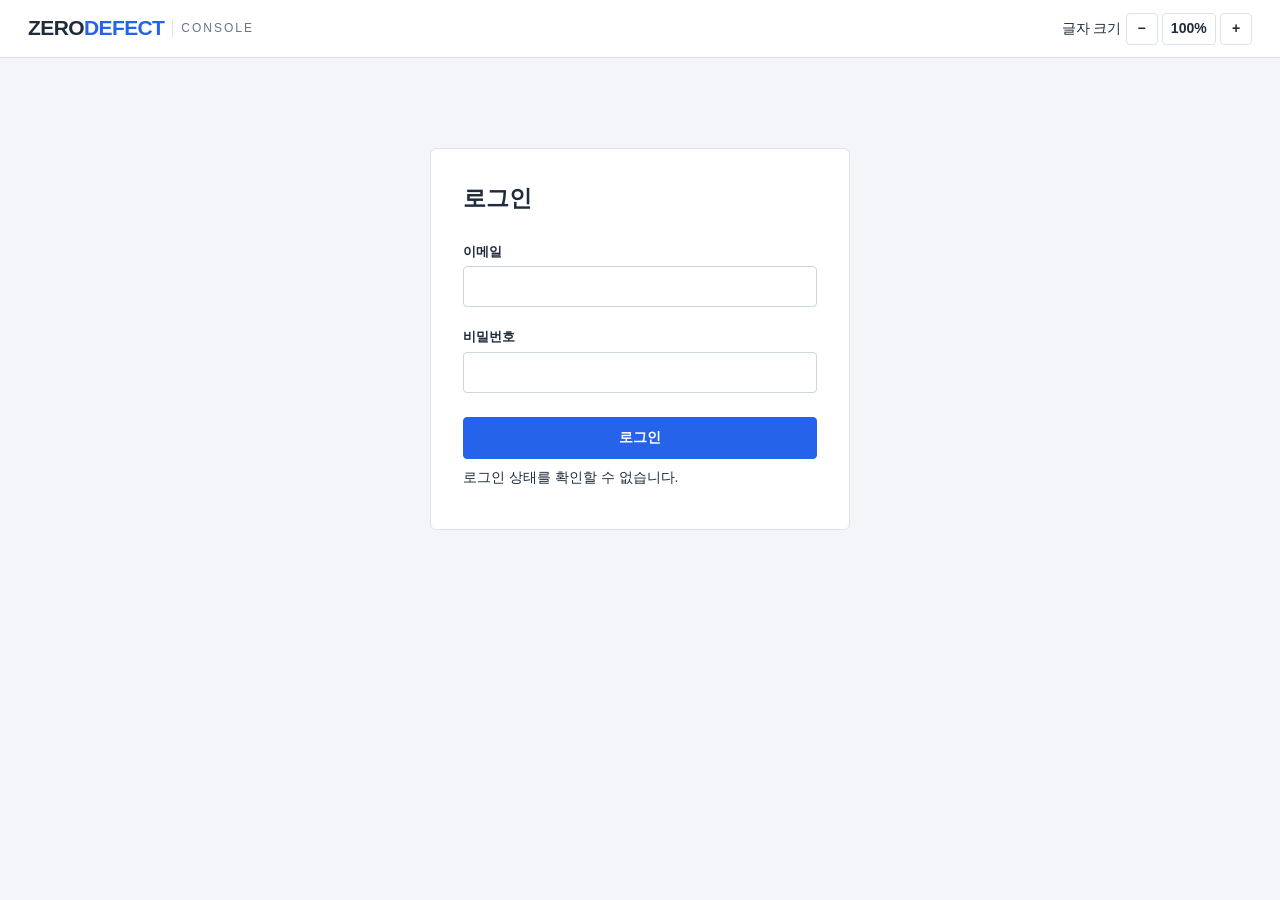
==== commit 54966af6: "feat(web): 작업자 검사 콘솔의 진행 표시와 재검사 개선 - 서버 연결, 모델 준비 상태, 배치 검사 진행 건수를 표시 - 검사 완료 이미지를 따라가고 이미지 사이 1.5초" ====
--- a/serving/web/index.html
+++ b/serving/web/index.html
@@ -6,17 +6,177 @@
 <meta content="width=device-width, initial-scale=1.0" name="viewport"/>
 <title>ZeroDefect | 품질 검사</title>
 <style>
-:root{--blue:#2563eb;--ink:#202b3c;--muted:#697586;--line:#dde3eb;--bg:#f3f5f8}*{box-sizing:border-box}[hidden]{display:none!important}body{margin:0;color:var(--ink);background:var(--bg);font:14px/1.55 Arial,"Noto Sans KR","Malgun Gothic",sans-serif}header{height:64px;padding:0 28px;background:#fff;border-bottom:1px solid var(--line);display:flex;align-items:center;gap:20px}header strong{font-size:21px;letter-spacing:-.6px}header strong span{color:var(--blue)}header:after{content:"검사 관리 콘솔";color:var(--muted);font-size:13px;border-left:1px solid var(--line);padding-left:20px}main{max-width:1920px;margin:auto;padding:24px}h1{font-size:24px;margin:0 0 4px;letter-spacing:-.7px}h2{font-size:16px;margin:0 0 14px}h3{font-size:14px;margin:0 0 10px}p{margin:8px 0}button,input,select{font:inherit}button{border:1px solid var(--blue);border-radius:4px;background:var(--blue);color:white;padding:9px 14px;cursor:pointer;font-weight:600}button:hover:not(:disabled){filter:brightness(.95)}button:disabled{opacity:.45;cursor:not-allowed}button.secondary,#logout-button,#clear-button{background:white;color:var(--ink);border-color:var(--line)}button:focus-visible,input:focus-visible,select:focus-visible{outline:3px solid #93b4ff;outline-offset:2px}input,select{max-width:100%;border:1px solid #cdd5df;border-radius:4px;padding:9px;background:white;color:var(--ink)}label{display:block;font-size:13px;font-weight:600;margin:8px 0 4px}.hint,.status,#selection-summary{color:var(--muted);font-size:12px;overflow-wrap:anywhere}.error{color:#b42318!important}.card{background:white;border:1px solid var(--line);border-radius:6px;padding:18px;min-width:0}.layout{display:grid;grid-template-columns:minmax(250px,24fr) minmax(380px,53fr) minmax(240px,23fr);gap:16px;margin-top:22px;align-items:start}.row,.toolbar{display:flex;gap:8px;align-items:center;flex-wrap:wrap}.row button{flex:1}.side #model-choice{width:100%}.side #inspect-button{width:100%;margin-top:8px}.side #clear-button{width:100%;margin-top:8px}.side>p:not([id]){font-size:12px;color:var(--muted)}#status{padding:10px;background:#f4f7fc;border-radius:4px}progress{width:100%;height:6px;accent-color:var(--blue)}.list{display:flex;flex-direction:column;gap:6px;max-height:400px;overflow:auto;margin-top:12px}.thumb{width:100%;min-height:78px;display:grid;grid-template-columns:28px 1fr auto;align-items:center;gap:10px;background:white;color:var(--ink);border:1px solid var(--line);text-align:left;padding:8px;font-weight:400}.thumb.active{border-color:var(--blue);background:#edf3ff;box-shadow:inset 3px 0 var(--blue)}.thumb canvas{width:20px;height:65px;object-fit:contain}.filename{overflow-wrap:anywhere;font-size:12px}.badge{font-size:11px;background:#eef1f5;padding:3px 6px;border-radius:3px;white-space:nowrap}.thumb[data-result="normal"] .badge{background:#e9f7ef;color:#157347}.thumb[data-result="defect"] .badge{background:#fff0ed;color:#b42318}.filter{margin-top:20px;border-top:1px solid var(--line);padding-top:14px}.filter select{width:100%;margin-top:5px}.viewer{height:670px;overflow:auto;background:#e9edf2;border:1px solid var(--line);display:flex;align-items:flex-start;padding:20px;margin-top:12px}.viewer canvas{display:block;margin:auto;flex-shrink:0;max-width:none;box-shadow:0 2px 8px #0002}.toolbar button{padding:6px 10px;background:white;color:var(--ink);border-color:var(--line)}.toolbar label{margin:0;font-weight:400}#viewer-empty{height:670px;display:grid;place-items:center;background:#f6f8fb;border:1px dashed #cdd5df;padding:30px;text-align:center}.row-item{display:flex;flex-direction:column;gap:3px;padding:11px 0;border-bottom:1px solid #eef1f5;color:var(--muted);font-size:12px}.row-item strong{color:var(--ink);font-size:14px;overflow-wrap:anywhere;font-weight:500}pre{white-space:pre-wrap;overflow-wrap:anywhere;background:#f6f8fb;border:1px solid var(--line);border-radius:4px;padding:12px;font-size:11px;max-height:260px;overflow:auto}.panel+.panel{border-top:1px solid var(--line);margin-top:22px;padding-top:18px}#save-json{width:100%}#counts{padding:10px 0;font-size:13px;color:var(--ink)}.history{margin-top:18px;overflow-x:auto}table{width:100%;border-collapse:collapse;font-size:13px;white-space:nowrap}th{text-align:left;background:#f5f7fa;font-weight:600}td,th{padding:12px 16px;border-bottom:1px solid var(--line)}tbody tr:hover{background:#f8faff}#load-history{float:right;margin-top:-40px}.monitor{margin-top:18px}.monitor-grid{display:grid;grid-template-columns:repeat(3,1fr);gap:16px;margin-top:20px}iframe{width:100%;height:240px;border:1px solid var(--line)}#logout-button{float:right}#logout-status{clear:right;text-align:right}#invite-form{border:1px solid var(--line);border-radius:6px;background:white;padding:16px;margin:20px 0;display:grid;grid-template-columns:160px minmax(160px,1fr) auto;gap:8px;align-items:center}#invite-form label{margin:0}#invite-link{grid-column:2/4}#invite-status{grid-column:1/-1;margin:0}#login-form,#register-form{max-width:420px;margin:90px auto;background:white;border:1px solid var(--line);padding:32px;border-radius:6px}#login-form input,#register-form input{width:100%;margin-bottom:12px}#login-form button,#register-form button{width:100%;margin-top:12px}#login-form h2,#register-form h2{font-size:23px;margin-bottom:25px}#mock-banner{background:#fff3d6;color:#805900;padding:10px}#selected-name{overflow-wrap:anywhere;color:var(--muted);font-size:12px;min-height:20px}#download-image{width:100%;margin-top:8px}.list-title{margin-top:20px}.monitor>p{color:var(--muted)}@media(min-width:1700px){.viewer,#viewer-empty{height:760px}}@media(max-width:1150px){.layout{grid-template-columns:270px minmax(0,1fr)}.result-panel{grid-column:1/-1;display:grid;grid-template-columns:1fr 1fr;gap:24px}.panel+.panel{border:0;margin:0;padding:0}.monitor-grid{grid-template-columns:repeat(2,1fr)}}@media(max-width:720px){main{padding:12px}header{padding:0 16px}.layout{grid-template-columns:1fr}.result-panel{display:block}.viewer,#viewer-empty{height:580px}.list{max-height:240px}.monitor-grid{grid-template-columns:1fr}#invite-form{display:block}#invite-form input{width:100%;margin-bottom:8px}#load-history{float:none;margin:0}#login-form,#register-form{margin:35px 16px}.panel+.panel{margin-top:20px}}
-
-.tabs{display:flex;gap:22px;border-bottom:1px solid var(--line);margin-top:20px;overflow:auto}.tabs button{border:0;border-radius:0;background:transparent;color:var(--muted);white-space:nowrap;padding:14px 3px}.tabs button[aria-pressed="true"]{color:var(--blue);border-bottom:3px solid var(--blue)}.image-row{display:flex;align-items:center;gap:8px}.image-row>.thumb{flex:1;min-width:0}.selection-tools button{font-size:11px;padding:5px 8px}.selection-tools label{font-weight:400}.selection-tools input{accent-color:var(--blue)}#drop-zone{border:1px dashed #a7b7cf;padding:14px;display:block}#drop-zone.drag-over{background:#edf3ff}#drop-zone button{width:100%}#panel-invite{margin-top:18px}
-
-header{height:58px;gap:18px}header:after{content:none}.console-label{margin-left:auto;letter-spacing:2px;font-size:12px;color:var(--muted)}#logout-button{float:none;padding:6px 12px}#logout-status:empty{display:none}main{padding:0 24px 24px}.tabs{margin:0 0 16px;min-height:48px}.layout{margin-top:0}#panel-invite{margin-top:0}#invite-form{margin:0;padding:10px 0;border:0}.categories{display:flex;gap:6px;flex-wrap:wrap;margin:10px 0}.categories button{padding:5px 8px;font-size:12px;border-color:var(--line);background:white;color:var(--ink)}.categories button[aria-pressed="true"]{background:#edf3ff;border-color:var(--blue);color:var(--blue)}.image-row>.download-check{display:none}.selection-tools>#check-visible,.selection-tools>#uncheck-all,.selection-tools>#checked-summary{display:none}dialog{width:min(760px,94vw);max-height:88vh;overflow:auto;border:1px solid var(--line);border-radius:8px;padding:24px;color:var(--ink)}dialog::backdrop{background:#17243b66}#download-options{display:grid;grid-template-columns:repeat(auto-fill,minmax(140px,1fr));gap:10px;max-height:48vh;overflow:auto;margin-top:16px}.download-option{display:flex;align-items:center;gap:8px;border:1px solid var(--line);padding:8px;margin:0;overflow-wrap:anywhere;font-weight:400;font-size:12px}.download-option canvas{width:22px;height:72px;object-fit:contain}.download-option span{min-width:0}.download-option:has(input:checked){background:#edf3ff;border-color:var(--blue)}@media(max-width:720px){main{padding:0 12px 12px}.tabs{gap:14px}header{gap:12px;padding:0 12px}.console-label{font-size:10px}}
+:root{--blue:#2563eb;--ink:#202b3c;--muted:#697586;--line:#dde3eb;--bg:#f3f5f8}*{box-sizing:border-box}[hidden]{display:none!important}body{margin:0;color:var(--ink);background:var(--bg);font:calc(14px * var(--text-scale, 1))/1.55 Arial,"Noto Sans KR","Malgun Gothic",sans-serif}header{--text-scale:1;font-size:14px;min-height:58px;padding:8px 28px;background:#fff;border-bottom:1px solid var(--line);display:flex;align-items:center;flex-wrap:wrap;gap:8px 16px}header strong{font-size:calc(21px * var(--text-scale, 1));letter-spacing:-.6px}header strong span{color:var(--blue)}main{max-width:1920px;margin:auto;padding:24px}h1{font-size:calc(24px * var(--text-scale, 1));margin:0 0 4px;letter-spacing:-.7px}h2{font-size:calc(16px * var(--text-scale, 1));margin:0 0 14px}h3{font-size:calc(14px * var(--text-scale, 1));margin:0 0 10px}p{margin:8px 0}button,input,select{font:inherit}button{border:1px solid var(--blue);border-radius:4px;background:var(--blue);color:white;padding:9px 14px;cursor:pointer;font-weight:600}button:hover:not(:disabled){filter:brightness(.95)}button:disabled{opacity:.45;cursor:not-allowed}button.secondary,#logout-button,#clear-button{background:white;color:var(--ink);border-color:var(--line)}button:focus-visible,input:focus-visible,select:focus-visible{outline:3px solid #93b4ff;outline-offset:2px}input,select{max-width:100%;border:1px solid #cdd5df;border-radius:4px;padding:9px;background:white;color:var(--ink)}label{display:block;font-size:calc(13px * var(--text-scale, 1));font-weight:600;margin:8px 0 4px}.hint,.status{color:var(--muted);font-size:calc(12px * var(--text-scale, 1));overflow-wrap:anywhere}.error{color:#b42318!important}.card{background:white;border:1px solid var(--line);border-radius:6px;padding:18px;min-width:0}.layout{display:grid;grid-template-columns:minmax(250px,24fr) minmax(380px,53fr) minmax(240px,23fr);gap:16px;margin-top:22px;align-items:start}.row{display:flex;gap:8px;align-items:center;flex-wrap:wrap}.row button{flex:1}.side #inspect-button{width:100%;margin-top:8px}.side #clear-button{width:100%;margin-top:8px}.side>p:not([id]){font-size:calc(12px * var(--text-scale, 1));color:var(--muted)}#status{padding:10px;background:#f4f7fc;border-radius:4px}progress{width:100%;height:6px;accent-color:var(--blue)}.list{display:flex;flex-direction:column;gap:6px;max-height:400px;overflow:auto;margin-top:12px}.thumb{width:100%;min-height:78px;display:grid;grid-template-columns:28px 1fr auto;align-items:center;gap:10px;background:white;color:var(--ink);border:1px solid var(--line);text-align:left;padding:8px;font-weight:400}.thumb.active{border-color:var(--blue);background:#edf3ff;box-shadow:inset 3px 0 var(--blue)}.thumb canvas{width:20px;height:65px;object-fit:contain}.filename{overflow-wrap:anywhere;font-size:calc(12px * var(--text-scale, 1))}.badge{font-size:calc(11px * var(--text-scale, 1));background:#eef1f5;padding:3px 6px;border-radius:3px;white-space:nowrap}.thumb[data-result="normal"] .badge{background:#e9f7ef;color:#157347}.thumb[data-result="defect"] .badge{background:#fff0ed;color:#b42318}.filter{margin-top:20px;border-top:1px solid var(--line);padding-top:14px}.filter select{width:100%;margin-top:5px}.viewer{height:670px;overflow:auto;background:#e9edf2;border:1px solid var(--line);display:flex;align-items:flex-start;padding:20px;margin-top:12px}.viewer canvas{display:block;margin:auto;flex-shrink:0;max-width:none;box-shadow:0 2px 8px #0002}#viewer-empty{height:670px;display:grid;place-items:center;background:#f6f8fb;border:1px dashed #cdd5df;padding:30px;text-align:center}.row-item{display:flex;flex-direction:column;gap:3px;padding:11px 0;border-bottom:1px solid #eef1f5;color:var(--muted);font-size:calc(12px * var(--text-scale, 1))}.row-item strong{color:var(--ink);font-size:calc(14px * var(--text-scale, 1));overflow-wrap:anywhere;font-weight:500}pre{white-space:pre-wrap;overflow-wrap:anywhere;background:#f6f8fb;border:1px solid var(--line);border-radius:4px;padding:12px;font-size:calc(11px * var(--text-scale, 1));max-height:260px;overflow:auto}.panel+.panel{border-top:1px solid var(--line);margin-top:22px;padding-top:18px}#counts{padding:10px 0;font-size:calc(13px * var(--text-scale, 1));color:var(--ink)}.history{margin-top:18px;overflow-x:auto}table{width:100%;border-collapse:collapse;font-size:calc(13px * var(--text-scale, 1));white-space:nowrap}th{text-align:left;background:#f5f7fa;font-weight:600}td,th{padding:12px 16px;border-bottom:1px solid var(--line)}tbody tr:hover{background:#f8faff}#load-history{float:right;margin-top:-40px}.monitor{margin-top:18px}.monitor-grid{display:grid;grid-template-columns:repeat(3,1fr);gap:16px;margin-top:20px}iframe{width:100%;height:240px;border:1px solid var(--line)}#logout-button{float:right}#logout-status{clear:right;text-align:right}#invite-form{border:1px solid var(--line);border-radius:6px;background:white;padding:16px;margin:20px 0;display:grid;grid-template-columns:160px minmax(160px,1fr) auto;gap:8px;align-items:center}#invite-form label{margin:0}#invite-link{grid-column:2/4}#invite-status{grid-column:1/-1;margin:0}#login-form,#register-form{max-width:420px;margin:90px auto;background:white;border:1px solid var(--line);padding:32px;border-radius:6px}#login-form input,#register-form input{width:100%;margin-bottom:12px}#login-form button,#register-form button{width:100%;margin-top:12px}#login-form h2,#register-form h2{font-size:calc(23px * var(--text-scale, 1));margin-bottom:25px}#selected-name{overflow-wrap:anywhere;color:var(--muted);font-size:calc(12px * var(--text-scale, 1));min-height:20px}#download-image{width:100%;margin-top:8px}.list-title{margin-top:20px}.monitor>p{color:var(--muted)}@media(min-width:1700px){.viewer,#viewer-empty{height:760px}}@media(max-width:1150px){.layout{grid-template-columns:270px minmax(0,1fr)}.result-panel{grid-column:1/-1;display:grid;grid-template-columns:1fr 1fr;gap:24px}.panel+.panel{border:0;margin:0;padding:0}.monitor-grid{grid-template-columns:repeat(2,1fr)}}@media(max-width:720px){main{padding:12px}header{padding-inline:16px}.layout{grid-template-columns:1fr}.result-panel{display:block}.viewer,#viewer-empty{height:580px}.list{max-height:240px}.monitor-grid{grid-template-columns:1fr}#invite-form{display:block}#invite-form input{width:100%;margin-bottom:8px}#load-history{float:none;margin:0}#login-form,#register-form{margin:35px 16px}.panel+.panel{margin-top:20px}}
+
+.tabs{display:flex;gap:22px;border-bottom:1px solid var(--line);margin-top:20px;overflow:auto}.tabs button{border:0;border-radius:0;background:transparent;color:var(--muted);white-space:nowrap;padding:14px 3px}.tabs button[aria-pressed="true"]{color:var(--blue);border-bottom:3px solid var(--blue)}.image-row{display:flex;align-items:center;gap:8px}.image-row>.thumb{flex:1;min-width:0}.selection-tools button{font-size:calc(11px * var(--text-scale, 1));padding:5px 8px}.selection-tools label{font-weight:400}.selection-tools input{accent-color:var(--blue)}#drop-zone{border:1px dashed #a7b7cf;padding:14px;display:block}#drop-zone.drag-over{background:#edf3ff}#drop-zone button{width:100%}#panel-invite{margin-top:18px}
+
+.console-label{letter-spacing:2px;font-size:calc(12px * var(--text-scale, 1));color:var(--muted)}#logout-button{float:none;padding:6px 12px}#logout-status:empty{display:none}main{padding:0 24px 24px}.tabs{margin:0 0 16px;min-height:48px}.layout{margin-top:0}#panel-invite{margin-top:0}#invite-form{margin:0;padding:10px 0;border:0}.categories{display:flex;gap:6px;flex-wrap:wrap;margin:10px 0}.categories button{padding:5px 8px;font-size:calc(12px * var(--text-scale, 1));border-color:var(--line);background:white;color:var(--ink)}.categories button[aria-pressed="true"]{background:#edf3ff;border-color:var(--blue);color:var(--blue)}.image-row>.download-check{display:none}dialog{width:min(760px,94vw);max-height:88vh;overflow:auto;border:1px solid var(--line);border-radius:8px;padding:24px;color:var(--ink)}dialog::backdrop{background:#17243b66}#download-options,:is(#delete-options,#reinspect-options){display:grid;grid-template-columns:repeat(auto-fill,minmax(140px,1fr));gap:10px;max-height:48vh;overflow:auto;margin-top:16px}.download-option{display:flex;align-items:center;gap:8px;border:1px solid var(--line);padding:8px;margin:0;overflow-wrap:anywhere;font-weight:400;font-size:calc(12px * var(--text-scale, 1))}.download-option canvas{width:22px;height:72px;object-fit:contain}.download-option span{min-width:0}.download-option:has(input:checked){background:#edf3ff;border-color:var(--blue)}@media(max-width:720px){main{padding:0 12px 12px}.tabs{gap:14px}header{padding-inline:12px}.console-label{font-size:calc(10px * var(--text-scale, 1))}}
+#account-name{min-width:0;max-width:24ch;overflow:hidden;text-overflow:ellipsis;white-space:nowrap;font-size:calc(12px * var(--text-scale, 1));color:var(--ink)}
+#logout-button{flex-shrink:0}
+.model-dropdown{margin:0 0 8px;border:1px solid var(--line);border-radius:8px;background:white}
+.model-dropdown summary{display:flex;align-items:center;gap:8px;list-style:none;padding:10px 12px;cursor:pointer}
+.model-dropdown summary::-webkit-details-marker{display:none}
+.model-dropdown summary strong{margin-left:auto;white-space:nowrap}
+.model-dropdown summary::after{content:"";height:6px;width:6px;border-right:1px solid currentColor;border-bottom:1px solid currentColor;transform:rotate(45deg);margin-left:3px}
+.model-dropdown[open] summary::after{transform:rotate(225deg)}
+.model-dropdown[aria-disabled="true"] summary{opacity:.55;cursor:default}
+.model-options{max-height:190px;overflow:auto;border-top:1px solid var(--line);padding:6px 10px}
+.model-options label{display:flex;align-items:center;gap:8px;padding:6px;margin:0;font-weight:400}
+.model-options label:has(input:disabled){opacity:.55}
+
+#counts.inspection-stats{display:block;margin:0 0 12px;padding:0;font-size:calc(15px * var(--text-scale, 1))}
+
+#verdict-message{margin:4px 0 12px;padding:10px 12px;border-radius:8px;background:#f2f4f8;color:#334155;font-size:clamp(calc(19px * var(--text-scale, 1)),calc(2.2vw * var(--text-scale, 1)),calc(30px * var(--text-scale, 1)));line-height:1.2;font-weight:750;overflow-wrap:anywhere}
+#verdict-message[data-tone="normal"],.thumb[data-tone="normal"] .badge,.categories button[data-category="normal"]{color:#146346;background:#eaf7ef}
+#verdict-message[data-tone="blue"],.thumb[data-tone="blue"] .badge,.categories button[data-category="blue"],#verdict-message[data-tone="brown"],.thumb[data-tone="brown"] .badge,.categories button[data-category="brown"],#verdict-message[data-tone="black"],.thumb[data-tone="black"] .badge,.categories button[data-category="black"],#verdict-message[data-tone="surface"],.thumb[data-tone="surface"] .badge,.categories button[data-category="surface"]{color:#a52c24;background:#ffeeeb}
+#verdict-message[data-tone="untyped"],.thumb[data-tone="untyped"] .badge,.categories button[data-category="untyped"]{color:#924700;background:#fff1d9}
+#verdict-message[data-tone="error"],.thumb[data-tone="error"] .badge,.categories button[data-category="error"]{color:#643398;background:#f3eaff}
+#info{margin:0;font-size:calc(13px * var(--text-scale, 1))}
+#info div{display:grid;grid-template-columns:4em minmax(0,1fr);gap:6px;padding:3px 0}
+#info dt{color:var(--muted)}
+#info dd{margin:0;overflow-wrap:anywhere;font-variant-numeric:tabular-nums}
+#verdict-details{margin-top:12px;font-size:calc(12px * var(--text-scale, 1));color:var(--muted)}
+#verdict-details summary{cursor:pointer}
+#verdict-details p{margin:4px 0;overflow-wrap:anywhere}
+#json-panel{margin-top:14px;border-top:1px solid var(--line);padding-top:10px;font-size:calc(12px * var(--text-scale, 1))}
+#json-panel summary{cursor:pointer;font-weight:650}
+
+#download-image{margin-top:8px}
+#json-panel pre{max-height:none;overflow:visible;white-space:pre-wrap;overflow-wrap:anywhere}
+.selection-tools label{display:inline-flex;align-items:center;gap:8px;min-height:44px;cursor:pointer}
+.selection-tools input{width:22px;height:22px}
+.image-panel,.result-panel{font-size:calc(17px * var(--text-scale, 1))}
+.result-panel dt,.result-panel dd,#selected-name{font-size:calc(16px * var(--text-scale, 1))}
+
+.selection-tools label{padding:6px 10px;border:1px solid var(--line);border-radius:6px;margin:0;font-weight:600}
+.selection-tools label:has(input:checked){background:#edf3ff;border-color:var(--blue)}
+
+.image-caption{display:flex;align-items:center;gap:10px;flex-wrap:wrap}
+.image-caption p{flex:1;min-width:0;overflow-wrap:anywhere}
+.categories button{font-size:calc(15px * var(--text-scale, 1))}
+
+.viewer:has(canvas[data-boxes="true"][data-tone="defect"]){outline:3px solid #a52c24;outline-offset:-3px}
+.viewer:has(canvas[data-boxes="true"][data-tone="untyped"]){outline:3px solid #924700;outline-offset:-3px}
+.inspection-gauge{display:flex;height:16px;overflow:hidden;border-radius:5px;background:#e5e9ef;margin:8px 0}
+.inspection-legend{font-size:calc(13px * var(--text-scale, 1))}
+
+.inspection-legend i{border-radius:2px}
+#status:empty{display:none}
+.side .list{max-height:530px}
+.side .selection-tools{margin-top:10px}
+#info div{grid-template-columns:max-content minmax(0,1fr);gap:12px;padding:8px 0;border-bottom:1px solid var(--line)}
+#info dt{white-space:nowrap;word-break:keep-all;font-weight:700}
+#info dd{min-width:0;font-weight:500}
+@media(max-width:720px){.side .list{max-height:360px}}
+#inspection-center,#inspection-left{min-width:0}
+#swap-inspection-panels{width:100%;margin-top:8px}
+#inspection-left>.image-panel{margin-top:14px;padding:10px}
+#inspection-center>.inspection-list-panel{background:white;border:1px solid var(--line);border-radius:6px;padding:18px}
+.inspection-list-panel .list{max-height:530px}
+#inspection-center .thumb{grid-template-columns:48px minmax(0,1fr) auto;min-height:110px}
+#inspection-center .thumb canvas{width:38px;height:90px}
+#inspection-center .filename{font-size:calc(15px * var(--text-scale, 1))}
+.inspection-legend,.inspection-list-panel .categories{flex-wrap:nowrap;overflow-x:auto;white-space:nowrap;padding:4px}
+
+#download-options .download-option canvas{width:38px;height:100px}
+#inspection-center .inspection-list-panel,#inspection-left .inspection-list-panel{border:1px solid var(--line);border-radius:6px;padding:12px;margin-top:12px}
+#inspection-center .inspection-list-panel{margin-top:0;padding:18px}
+.side>h2,.image-panel>h2,.result-panel h3,.inspection-list-panel .list-title{font-size:calc(20px * var(--text-scale, 1));font-weight:750}
+.inspection-list-panel .categories{flex-wrap:wrap;overflow:visible;white-space:normal}
+#inspection-center #list{display:grid;grid-template-columns:repeat(2,minmax(0,1fr));max-height:720px;align-content:start}
+#inspection-center .thumb{height:100%}
+@media(max-width:480px){#inspection-center .thumb{grid-template-columns:24px minmax(0,1fr);gap:5px}#inspection-center .thumb canvas{width:22px}#inspection-center .thumb .badge{grid-column:2;white-space:normal}}
+.inspection-list-panel .selection-tools label{font-size:calc(12px * var(--text-scale, 1));min-height:32px;padding:3px 7px}
+.inspection-list-panel .selection-tools input{width:16px;height:16px}
+.image-panel .viewer{height:auto;overflow:clip;display:block;padding:12px}
+.image-panel .viewer canvas{width:auto;max-width:100%;height:auto;max-height:560px;object-fit:contain}
+#inspection-left .viewer canvas{max-height:330px}
+#inspection-left #viewer-empty{height:250px}
+.inspection-legend{display:grid;grid-template-columns:repeat(5,minmax(0,1fr));gap:3px;overflow:visible;padding:0}
+.inspection-legend span{min-width:0;display:block;text-align:center;font-size:clamp(calc(9px * var(--text-scale, 1)),calc(1vw * var(--text-scale, 1)),calc(13px * var(--text-scale, 1)));letter-spacing:-.04em;white-space:nowrap}
+.inspection-legend i{display:inline-block;margin-right:3px;width:7px;height:7px}
+#inspection-left .inspection-legend span{font-size:calc(9px * var(--text-scale, 1))}
+#inspection-left .inspection-legend i{display:none}
+.inspection-heading{display:flex;align-items:center;justify-content:space-between;gap:8px;flex-wrap:wrap;margin-bottom:14px}
+.inspection-heading h2{font-size:calc(20px * var(--text-scale, 1));font-weight:750;margin:0}
+.inspection-heading .selection-tools label{min-height:30px;font-size:calc(12px * var(--text-scale, 1));padding:2px 7px}
+.inspection-heading .selection-tools input{width:14px;height:14px}
+.side #inspection-action{width:100%;margin-top:8px;border-radius:10px;border-color:#e5b0ad;color:#972d25}
+.side #swap-inspection-panels{display:flex;align-items:center;justify-content:center;gap:8px;border-radius:10px;background:#edf3ff;border-color:#b9ccf6;color:#18449d}
+#swap-inspection-panels [aria-hidden="true"]{font-size:calc(21px * var(--text-scale, 1));line-height:1}
+#inspection-left .inspection-list-panel,#inspection-center .inspection-list-panel{padding:18px}
+.inspection-list-panel .list-title{margin:0 0 14px}
+
+.thumb[data-tone] .badge{font-weight:650}
+.categories button[data-category="pending"]{color:#556274;background:#f2f5f8}
+.categories button[aria-pressed="true"]{outline:2px solid var(--blue);outline-offset:1px}
+
+.inspection-legend small{display:inline;font-size:inherit}
+@media(max-width:480px){.inspection-legend span{font-size:calc(8px * var(--text-scale, 1))}.inspection-legend i{display:none}}
+#inspection-left .inspection-legend span{font-size:calc(8px * var(--text-scale, 1))}
+.side #clear-button{color:#972d25;border-color:#e5b0ad;border-radius:10px}
+#drop-zone{background:#f4f8ff;border:1px dashed #799ee7;border-radius:10px;padding:14px}
+#drop-zone #pick-files{background:#e8f0ff;border-color:#abc3f7;color:#18449d;border-radius:8px}
+#drop-zone #pick-files span{font-size:1.15em;margin-right:4px}
+#drop-zone:has(#pick-files:not(:disabled)):hover{background:#eaf2ff;border-color:var(--blue)}
+#drop-zone #added-image-count{flex-basis:100%;margin:0;text-align:center;color:#18449d;font-size:calc(13px * var(--text-scale, 1));font-weight:650}
+#inspection-left .categories,#inspection-center .categories{display:grid;grid-template-columns:repeat(4,minmax(0,1fr));align-content:start}
+#inspection-left #list{display:grid;grid-template-columns:repeat(2,minmax(0,1fr));align-content:start}
+.inspection-list-panel .categories button{min-width:0;padding-inline:3px;overflow-wrap:anywhere}
+#inspection-left .thumb{grid-template-columns:24px minmax(0,1fr);height:100%;gap:4px}
+#inspection-left .thumb .badge{grid-column:2;white-space:normal;overflow-wrap:anywhere;justify-self:start}
+.inspection-list-panel .categories button {
+  white-space: nowrap;
+  overflow-wrap: normal;
+  font-size: calc(12px * var(--text-scale, 1));
+  padding: 7px 2px;
+  letter-spacing: -0.5px;
+}
+#inspection-control{display:grid;gap:10px;margin:10px 0;padding:12px;border:1px solid var(--line);border-radius:12px;background:#f7f9fc}
+#inspection-control #inspect-button,#inspection-control #inspection-action{width:100%;margin:0}
+#inspection-control #status{margin:0}
+#inspection-service-state{display:flex;align-items:center;flex-wrap:wrap;gap:6px 8px;font-size:calc(13px * var(--text-scale, 1));color:var(--muted)}
+#inspection-service-label[data-tone="ready"]{color:#166534}
+#inspection-service-label[data-tone="error"],#inspection-service-label[data-tone="connection"]{color:#991b1b}
+#inspection-service-recheck{padding:3px 7px;font-size:inherit}
+#inspection-service-spinner{width:1em;height:1em;flex:none;border:2px solid #c6d6f4;border-top-color:var(--blue);border-radius:50%;animation:inspection-spin .8s linear infinite}
+@keyframes inspection-spin{to{transform:rotate(360deg)}}
+@media(prefers-reduced-motion:reduce){#inspection-service-spinner{animation:none}}
+
+.header-title,.header-actions,.text-size-controls{display:flex;align-items:center;gap:8px}
+.header-title strong{white-space:nowrap}
+.console-label{border-left:1px solid var(--line);padding-left:8px}
+.header-actions{margin-left:auto;flex-wrap:wrap;max-width:100%}
+.header-account{display:flex;align-items:center;gap:8px;min-width:0;border-left:1px solid var(--line);padding-left:8px}
+.header-account:has(#logout-button[hidden]){display:none}
+.header-account #account-name{font-weight:700}
+.text-size-controls{gap:4px;flex-wrap:wrap}
+.text-size-controls button{background:white;color:var(--ink);border-color:var(--line);padding:3px 8px;min-width:32px;min-height:32px}
+.text-size-controls #text-size-reset{min-width:7ch;font-variant-numeric:tabular-nums}
+.text-size-status{position:absolute;width:1px;height:1px;overflow:hidden;clip-path:inset(50%);white-space:nowrap}
+.inspection-legend span{white-space:normal;overflow-wrap:anywhere}
 </style>
 </head>
 <body>
 <header>
-<strong>ZERO<span>DEFECT</span></strong>
-<span class="console-label">CONSOLE</span><button hidden="" id="logout-button" type="button">로그아웃</button></header><p id="logout-status" role="status"></p>
+<div class="header-title">
+  <strong>ZERO<span>DEFECT</span></strong>
+  <span class="console-label">CONSOLE</span>
+</div>
+<div class="header-actions">
+  <div class="text-size-controls" role="group" aria-labelledby="text-size-label">
+    <span id="text-size-label">글자 크기</span>
+    <button id="text-size-decrease" type="button" aria-label="글자 크기 줄이기">−</button>
+    <button id="text-size-reset" type="button" aria-label="기본 크기로 재설정, 현재 100%">100%</button>
+    <button id="text-size-increase" type="button" aria-label="글자 크기 키우기">+</button>
+    <span class="text-size-status" id="text-size-status" role="status"></span>
+  </div>
+  <div class="header-account">
+    <span id="account-name" hidden></span>
+    <button hidden="" id="logout-button" type="button">로그아웃</button>
+  </div>
+</div>
+</header><p id="logout-status" role="status"></p>
 <form hidden="" id="register-form">
 <h2>작업자 계정 만들기</h2>
 <label for="register-password">새 비밀번호</label>
@@ -34,54 +194,55 @@
 <p id="login-status" role="status"></p>
 </form>
 <main id="inspection-screen" style="display: none"><nav aria-label="서비스 메뉴" class="tabs"><button aria-pressed="true" data-tab="inspect" type="button">이미지 검사</button><button aria-pressed="false" data-tab="history" type="button">검사 이력</button><button aria-pressed="false" data-tab="monitor" hidden="" type="button">모니터링</button><button aria-pressed="false" data-tab="invite" hidden="" type="button">작업자 초대</button></nav>
-<p class="status" hidden="" id="mock-banner">
-      목업 모드입니다. API를 호출하지 않고 임의의 결과를 표시합니다.
-    </p>
 <div class="layout" id="panel-inspect">
 <!-- 검사 이미지 -->
 <section class="card side">
-<h2>검사 이미지</h2>
-<p class="hint" id="model-info">모델 정보를 불러오는 중입니다.</p>
-<label for="model-choice">검사 모델</label>
-<select id="model-choice">
-<option value="champion">운영 모델</option>
-</select>
+<div class="inspection-heading"><h2>검사 이미지</h2><div class="selection-tools"><label><input checked id="follow-progress" type="checkbox"/> 검사 진행 따라가기</label></div></div>
+<details class="model-dropdown" id="detector-dropdown">
+<summary><span>이상치 탐지 모델</span><strong id="detector-label">버전 선택</strong></summary>
+<div class="model-options" id="detector-options" role="group" aria-label="이상치 탐지 모델 버전"></div>
+</details>
+<details class="model-dropdown" id="classifier-dropdown">
+<summary><span>결함 분류 모델</span><strong id="classifier-label">버전 선택</strong></summary>
+<div class="model-options" id="classifier-options" role="group" aria-label="결함 분류 모델 버전"></div>
+</details>
+<p class="hint" id="model-info" role="status" hidden></p>
 <p>PNG 또는 JPEG · 가로 184px × 세로 597px · 장당 5MB 이하</p>
 <div class="row" id="drop-zone">
-<button class="secondary" id="pick-files" type="button">이미지 추가</button>
-<button class="secondary" hidden="" id="pick-folder" type="button">이미지 폴더</button>
-<p class="hint">클릭하여 이미지 선택 · 폴더/이미지는 여기에 끌어놓기</p></div>
+<button class="secondary" id="pick-files" type="button"><span aria-hidden="true">＋</span> 이미지 추가</button>
+<p class="hint">클릭하여 이미지 선택 · 폴더/이미지는 여기에 끌어놓기</p><p id="added-image-count" role="status" hidden></p></div>
 <input accept="image/png,image/jpeg" hidden="" id="files" multiple="" type="file"/>
-<input hidden="" id="folder" multiple="" type="file" webkitdirectory=""/>
-<p class="hint" id="selection-summary">선택된 이미지가 없습니다.</p>
 <details hidden="" id="skipped">
 <summary id="skipped-summary"></summary>
 <ul id="skipped-list"></ul>
 </details>
-<button disabled="" id="inspect-button" type="button">검사 시작</button>
-<button class="secondary" id="clear-button" type="button">목록 비우기</button>
-<progress hidden="" id="progress" max="1" value="0"></progress>
-<p aria-live="polite" class="status" id="status" role="status">
-          이미지를 선택해 주세요.
-        </p>
-<label class="filter">
-              결함 종류
-              <select id="type-filter"></select>
-</label><h3 class="list-title">검사 대기 목록</h3><p class="hint" id="list-empty">선택한 이미지가 없습니다.</p><div class="selection-tools"><button class="secondary" id="check-visible" type="button">표시 결과 선택</button><button class="secondary" id="uncheck-all" type="button">선택 해제</button><label><input checked="" id="follow-progress" type="checkbox"/> 진행 목록·사진 따라가기</label><p class="hint" id="checked-summary">다운로드할 결과 0개 선택</p></div><div class="list" id="list"></div></section>
-<section class="card image-panel"><h2>이미지 상세</h2><div aria-label="결과 분류" class="categories" id="category-tabs"></div><p id="selected-name">선택된 이미지 없음</p><div class="toolbar"><button aria-label="축소" id="zoom-out" type="button">−</button><span id="zoom-label">100%</span><button aria-label="확대" id="zoom-in" type="button">+</button><button id="zoom-fit" type="button">화면 맞춤</button><label><input checked="" id="show-boxes" type="checkbox"/> 결함 위치 표시</label></div><p class="hint" id="counts"></p><p class="hint" id="viewer-empty">
-            이미지를 선택하면 검사 결과가 표시됩니다.
+<div id="inspection-control" role="group" aria-label="검사 제어">
+  <div id="inspection-service-state">
+    <span id="inspection-service-spinner" aria-hidden="true" hidden></span>
+    <span id="inspection-service-label" role="status">검사 서버 상태 확인 전</span>
+    <button class="secondary" id="inspection-service-recheck" type="button" hidden>상태 다시 확인</button>
+  </div>
+  <button disabled="" id="inspect-button" type="button">검사 시작</button>
+  <button class="secondary" hidden id="inspection-action" type="button">검사 중단</button>
+  <p aria-live="polite" class="status" id="status" role="status" hidden></p>
+</div>
+<button class="secondary" id="clear-button" type="button" disabled>이미지 삭제</button>
+<button class="secondary" id="swap-inspection-panels" type="button" aria-pressed="false"><span aria-hidden="true">⇄</span> <span id="swap-inspection-label">목록을 가운데로</span></button>
+<div id="inspection-left">
+<section class="inspection-list-panel" aria-label="검사 이미지 목록">
+<input type="hidden" id="type-filter" value="all"/><h3 class="list-title">검사 이미지 목록</h3><div aria-label="결과 분류" class="categories" id="category-tabs"></div><p class="hint" id="list-empty">선택한 이미지가 없습니다.</p><div class="list" id="list"></div></section></div></section>
+<div id="inspection-center"><section class="card image-panel"><h2>이미지 상세</h2><div id="counts" class="inspection-stats" aria-label="검사 현황"></div><p class="hint" id="viewer-empty">
+            표시할 이미지 없음
           </p><div class="viewer" hidden="" id="viewer">
-<canvas aria-label="원본 이미지" hidden="" id="canvas-original"></canvas>
 <canvas aria-label="바운딩 박스가 표시된 이미지" id="canvas-boxed"></canvas>
-</div></section><aside aria-label="검사 판정 상세" class="card result-panel"><div class="panel">
+</div><div class="image-caption"><p id="selected-name">선택된 이미지 없음</p></div></section></div><aside aria-label="검사 판정 상세" class="card result-panel"><div class="panel">
 <h3>판정 상세</h3>
-<div id="info"></div>
-<p class="hint">이상 점수는 불량 확률이 아닙니다.</p>
-</div><div class="panel">
-<h3>선택 이미지 응답 JSON</h3>
-<pre id="json"></pre>
-<button class="secondary" disabled="" id="save-json" type="button">전체 결과 JSON 다운로드</button>
-</div><button class="secondary" disabled="" id="download-image" type="button">선택 결과 JSON 다운로드</button></aside></div>
+<p id="verdict-message" role="status"></p>
+<dl id="info"></dl>
+<details id="verdict-details" hidden><summary>판정 근거</summary><div id="verdict-extra"></div></details>
+<button class="secondary" disabled id="download-image" type="button">이미지 JSON 저장</button>
+<details open id="json-panel"><summary>응답 JSON</summary><pre id="json"></pre></details>
+</div></aside></div>
 <!-- Grafana 모니터링 -->
 <section aria-labelledby="history-title" class="card history" hidden="" id="panel-history">
 <h2 id="history-title">검사 이력</h2>
@@ -138,15 +299,45 @@
 <input id="invite-link" readonly="" type="url"/>
 <p id="invite-status" role="status"></p>
 </form></section></main>
-<dialog aria-labelledby="download-title" id="download-dialog"><h2 id="download-title">다운로드할 이미지 결과 선택</h2><p class="hint">검사가 완료된 이미지만 표시됩니다. 체크한 결과를 JSON 파일 하나로 다운로드합니다.</p><label>분류 <select id="download-filter"></select></label><div class="row"><button class="secondary" id="dialog-select" type="button">표시 결과 모두 선택</button><button class="secondary" id="dialog-clear" type="button">전체 선택 해제</button></div><div id="download-options"></div><p id="download-count" role="status"></p><div class="row"><button id="confirm-download" type="button">JSON 다운로드</button><button class="secondary" id="close-download" type="button">닫기</button></div></dialog><script>
+<dialog id="delete-dialog" aria-labelledby="delete-title">
+  <h2 id="delete-title">삭제할 이미지 선택</h2>
+  <button id="select-all-delete" type="button" class="secondary">전체 선택</button>
+  <label for="delete-filter">분류</label><select id="delete-filter"></select>
+  <div id="delete-options"></div>
+  <p id="delete-count" role="status"></p>
+  <div class="row">
+    <button id="confirm-delete" type="button" disabled>이미지 삭제</button>
+    <button id="cancel-delete" class="secondary" type="button">취소</button>
+  </div>
+</dialog>
+<dialog id="reinspect-dialog" aria-labelledby="reinspect-title">
+  <h2 id="reinspect-title">재검사할 이미지 선택</h2>
+  <button id="select-all-reinspect" type="button" class="secondary">전체 선택</button>
+  <label for="reinspect-filter">분류</label><select id="reinspect-filter"></select>
+  <div id="reinspect-options"></div>
+  <p id="reinspect-count" role="status"></p>
+  <div class="row">
+    <button id="confirm-reinspect" type="button" disabled>선택 이미지 재검사</button>
+    <button id="cancel-reinspect" class="secondary" type="button">취소</button>
+  </div>
+</dialog>
+<dialog id="export-dialog" aria-labelledby="export-title">
+  <h2 id="export-title">JSON으로 저장할 검사 이미지 선택</h2>
+  <label for="export-filter">분류</label><select id="export-filter"></select>
+  <button id="select-all-export" type="button" class="secondary">전체 선택</button>
+  <div id="download-options"></div>
+  <form method="dialog" class="row">
+    <button id="confirm-export" type="button" disabled>선택 저장</button>
+    <button class="secondary">닫기</button>
+  </form>
+</dialog>
+<script>
   (() => {
     "use strict";
 
-    const MOCK = new URLSearchParams(location.search).has("mock");
     const WIDTH = 184;
     const HEIGHT = 597;
     const MAX_BYTES = 5 * 1024 * 1024;
-    const CONCURRENCY = 3;
     const THUMB_SCALE = 0.3;
     const IMAGE_TYPES = ["image/png", "image/jpeg"];
 
@@ -156,26 +347,36 @@
       { id: "blue", label: "청색결함" },
       { id: "surface", label: "표면결함" }
     ];
-    const BUCKETS = [...TYPES, { id: "untyped", label: "미분류" }, { id: "normal", label: "정상" }];
+    const BUCKETS = [...TYPES, { id: "untyped", label: "유형 미확인" }, { id: "normal", label: "정상" }];
     const FILTERS = [
       { id: "all", label: "전체" },
       ...BUCKETS,
-      { id: "pending", label: "미검사/실패" }
+      { id: "pending", label: "미검사" },
+      { id: "error", label: "실패" }
     ];
 
     const $ = (id) => document.getElementById(id);
 
     let items = [];      // 검사 대상: { key, file, state, reason, data, bucket, canvas, badge, btn }
     let skipped = [];    // 제외된 파일: { key, reason }
-    let ignored = 0;     // 이미지가 아니라 무시한 파일 수
     let running = false;
     let selected = null;
+    const chosenVersions = { detector: "", classifier: "" };
+    const deleteSelection = new Set();
+    let modelRefreshTimer = null;
+    let modelRefreshPending = false;
+    const modelListKeys = { detector: "", classifier: "" };
+    const modelDropdowns = ["detector", "classifier"];
     let renderToken = 0;
     let adding = false;
-    const checked = new Set();
+    let rememberedSelection = null;
+    let lastCompletedItem = null;
+    let inspectionBatch = null;
+    let pauseRequested = false;
 
     function setStatus(message, isError = false) {
       $("status").textContent = message;
+      $("status").hidden = !message;
       $("status").classList.toggle("error", isError);
     }
 
@@ -202,11 +403,11 @@
       ctx.drawImage(bitmap, 0, 0, canvas.width, canvas.height);
 
       for (const b of boxes) {
+        ctx.lineWidth = 6;
+        ctx.strokeStyle = "rgba(0, 0, 0, .95)";
+        ctx.strokeRect(b.x * scale, b.y * scale, b.w * scale, b.h * scale);
         ctx.lineWidth = 3;
-        ctx.strokeStyle = "rgba(0, 0, 0, .6)";
-        ctx.strokeRect(b.x * scale, b.y * scale, b.w * scale, b.h * scale);
-        ctx.lineWidth = 1.5;
-        ctx.strokeStyle = "#ffffff";
+        ctx.strokeStyle = "#FFD166";
         ctx.strokeRect(b.x * scale, b.y * scale, b.w * scale, b.h * scale);
       }
     }
@@ -225,81 +426,109 @@
       }[item.state];
 
       item.btn.dataset.result = item.state === "done" ? (item.data.is_anomaly ? "defect" : "normal") : item.state;
+      item.btn.dataset.tone = item.state === "done" ? item.bucket : item.state;
       item.badge.textContent = item.state === "done" ? bucketLabel(item.bucket) : text;
     }
 
     // ---------- 상세 보기 ----------
-    function infoRows(item) {
-      if (item.state === "done") {
-        const d = item.data;
-        return [
-          ["파일", item.key],
-          ["결함 여부", d.is_anomaly ? "불량 의심" : "정상"],
-          ["결함 유형", d.is_anomaly ? bucketLabel(item.bucket) : "-"],
-          ["이상 점수", d.anomaly_score.toFixed(4)],
-          ["판정 기준값", d.threshold.toFixed(4)],
-          ["세부 유형", d.defect_subtype || "제공되지 않음"],
-          ["위치 정보", d.boxes.length ? `${d.boxes.length}개` : "제공된 박스 없음"]
-        ];
-      }
-
-      const state = {
-        ready: "검사 전",
-        running: "검사 중",
-        error: `실패: ${item.reason}`
-      }[item.state];
-
-      return [["파일", item.key], ["결함 여부", state]];
+    function verdictMessage(item) {
+      if (!item) return items.length ? "선택 이미지 없음" : "검사 이미지 없음";
+      if (item.state === "ready") return "검사 대기";
+      if (item.state === "running") return "검사 중";
+      if (item.state === "error") return "검사 실패";
+      return item.data.is_anomaly ? "불량 의심" : "정상";
+    }
+
+    function verdictRows(item) {
+      const result = item?.state === "done" ? item.data : null;
+      const rows = [
+        ["결함 종류", !result ? "—" : !result.is_anomaly ? "해당 없음"
+          : item.bucket === "untyped" ? "유형 미확인" : bucketLabel(item.bucket)],
+        ["결함 위치", !result ? "—" : !result.is_anomaly ? "해당 없음"
+          : result.boxes.length ? `${result.boxes.length}곳` : "표시할 위치 없음"],
+      ];
+      if (!result) return rows;
+      if (Object.hasOwn(result, "reviewed_label")) {
+        const labels = {normal: "정상", defect: "불량"};
+        const review = result.reviewed_label;
+        rows.push(["검수 상태", review ? `작업자 확인 · ${labels[review] ?? review}` : "미검수"]);
+      }
+      return rows;
+    }
+
+    function renderVerdict(item) {
+      const title = $("verdict-message");
+      title.textContent = verdictMessage(item);
+      title.dataset.tone = item?.state === "done" ? item.bucket : item?.state || "empty";
+      $("info").replaceChildren(...verdictRows(item).map(([name, value]) => {
+        const row = document.createElement("div");
+        const label = document.createElement("dt");
+        const detail = document.createElement("dd");
+        label.textContent = name;
+        detail.textContent = value;
+        row.append(label, detail);
+        return row;
+      }));
+
+      const result = item?.state === "done" ? item.data : null;
+      const extra = result
+        ? [
+          Number.isFinite(result.anomaly_score) && Number.isFinite(result.threshold)
+            ? `이상 점수 ${result.anomaly_score.toFixed(4)} / 판정 기준 ${result.threshold.toFixed(4)}` : "",
+          result.is_anomaly && Number.isFinite(result.confidence) && result.confidence >= 0 && result.confidence <= 1
+            ? `분류 신뢰도 ${Math.round(result.confidence * 100)}%` : "",
+          ...result.boxes.map((box, index) => `위치 ${index + 1} · x ${Math.round(box.x)}, y ${Math.round(box.y)} / ${Math.round(box.w)}×${Math.round(box.h)} px`),
+          [result.model_name, result.classifier_name].filter(Boolean).join(" / "),
+        ]
+        : [item?.reason];
+      $("verdict-extra").replaceChildren(...extra.filter(Boolean).map((text) => {
+        const row = document.createElement("p");
+        row.textContent = text;
+        return row;
+      }));
+      $("verdict-details").hidden = !extra.some(Boolean);
+      $("json").textContent = result ? JSON.stringify(result, null, 2) : "응답 없음";
     }
 
     async function renderViewer() {
       const item = selected;
       const token = ++renderToken;
+      const done = item?.state === "done";
 
       $("viewer-empty").hidden = Boolean(item);
       $("viewer").hidden = !item;
       $("selected-name").textContent = item ? item.key : "선택된 이미지 없음";
-      syncDownloads();
-      if (!item) { $("info").textContent = "이미지를 선택하면 판정이 표시됩니다."; $("json").textContent = "검사 후 표시됩니다."; return; }
-
-      $("info").replaceChildren(
-        ...infoRows(item).map(([label, value]) => {
-          const p = document.createElement("p");
-          const strong = document.createElement("strong");
-          p.className = "row-item";
-          strong.textContent = value;
-          p.append(`${label}`, strong);
-          return p;
-        })
-      );
-
-      $("json").textContent = item.state === "done"
-        ? JSON.stringify(item.data, null, 2)
-        : item.state === "error" ? item.reason : "검사 후 표시됩니다.";
-
+      renderVerdict(item);
+
+      if (!item) return;
+
+      $("canvas-boxed").dataset.boxes = String(Boolean(done && item.data?.boxes.length));
+      $("canvas-boxed").dataset.tone = done && item.bucket === "untyped" ? "untyped" : done && item.data.is_anomaly ? "defect" : "";
       const bitmap = await createImageBitmap(item.file);
       if (token !== renderToken) {
         bitmap.close();
         return;
       }
 
-      paint($("canvas-original"), bitmap, 1, []);
       paint($("canvas-boxed"), bitmap, 1, item.state === "done" ? item.data.boxes : []);
       bitmap.close();
-      applyZoom();
     }
 
     function select(item) {
       selected?.btn.classList.remove("active");
       selected = item;
       item?.btn.classList.add("active");
-      renderViewer();
+      syncControls();
+      return renderViewer();
     }
 
     // ---------- 리스트와 필터 ----------
     function matches(item, filter) {
       if (filter === "all") return true;
-      if (filter === "pending") return item.state !== "done";
+      if (filter === "known-defect") return item.state === "done" && item.data.is_anomaly && item.bucket !== "untyped";
+      if (filter === "incomplete") return ["ready", "running"].includes(item.state);
+      if (filter === "pending") return item.state === "ready";
+      if (filter === "error") return item.state === "error";
       return item.state === "done" && item.bucket === filter;
     }
 
@@ -314,7 +543,12 @@
       }
 
       document.querySelectorAll("[data-category]").forEach(b => b.setAttribute("aria-pressed",String(b.dataset.category===filter)));
-      if (selected && !matches(selected,filter)) select(items.find(i=>matches(i,filter)) || null);
+      if (!selected || !matches(selected, filter)) {
+        const next = rememberedSelection && items.includes(rememberedSelection) && matches(rememberedSelection, filter)
+          ? rememberedSelection
+          : items.find((item) => matches(item, filter)) || null;
+        if (selected !== next) select(next);
+      }
       $("list-empty").hidden = shown > 0;
       $("list-empty").textContent = items.length
         ? "해당 종류의 이미지가 없습니다."
@@ -322,53 +556,63 @@
     }
 
     function buildFilter() {
-      for (const f of FILTERS) {
-        const option = document.createElement("option");
-        option.value = f.id;
-        option.textContent = f.label;
-        $("type-filter").append(option);
-      }
-      $("type-filter").addEventListener("change", applyFilter);
-      for(const f of FILTERS) {
+      for (const f of FILTERS.filter(({id}) => id !== "all")) {
         const button=document.createElement("button");button.type="button";button.dataset.category=f.id;
-        button.addEventListener("click",()=>{$("type-filter").value=f.id;applyFilter();});$("category-tabs").append(button);
-        const option=document.createElement("option");option.value=f.id;option.textContent=f.label;$("download-filter").append(option);
+        button.addEventListener("click", () => {
+          const filter = $("type-filter");
+          filter.value = filter.value === f.id ? "all" : f.id;
+          applyFilter();
+        });$("category-tabs").append(button);
+
       }
     }
 
     function renderCounts() {
-      const done = items.filter((i) => i.state === "done");
-      const defect = done.filter((i) => i.data.is_anomaly).length;
-      const errors = items.filter((i) => i.state === "error").length;
-
-      $("counts").textContent = done.length || errors
-        ? `완료 ${done.length}/${items.length} · 불량 ${defect} · 정상 ${done.length - defect} · 실패 ${errors}`
-        : "";
-
-      for (const option of $("type-filter").options) {
-        const n = items.filter((i) => matches(i, option.value)).length;
-        const label = FILTERS.find((f) => f.id === option.value).label;
-        option.textContent = `${label} (${n})`;
-      }
+      const total = items.length;
+      const normal = items.filter(item => item.state === "done" && !item.data.is_anomaly).length;
+      const untyped = items.filter(item => item.state === "done" && item.bucket === "untyped").length;
+      const defect = items.filter(item => item.state === "done" && item.data.is_anomaly).length - untyped;
+      const failed = items.filter(item => item.state === "error").length;
+      const processed = normal + untyped + defect + failed;
+      const share = count => total ? (100 * count / total).toFixed(1).replace(/\.0$/, "") : "0";
+      const summary = document.createElement("strong");
+      summary.textContent = `전체 처리 ${share(processed)}% (${processed}/${total})`;
+      const gauge = document.createElement("div");
+      gauge.className = "inspection-gauge";
+      gauge.setAttribute("aria-label", "검사 상태별 비율");
+      const legend = document.createElement("div");
+      legend.className = "inspection-legend";
+      for (const [label, count, color, filter] of [
+        ["정상", normal, "#237a50", "normal"],
+        ["불량 의심 · 유형 확인", defect, "#be3e36", "known-defect"],
+        ["유형 미확인", untyped, "#ad6800", "untyped"],
+        ["검사 실패", failed, "#7041a1", "error"],
+        ["처리 전·진행 중", total - processed, "#e5e9ef", "incomplete"],
+      ]) {
+        const segment = document.createElement("span");
+        const entry = document.createElement("span");
+        const caption = `${label} ${count}장 · ${share(count)}%`;
+        segment.hidden = count === 0;
+        segment.style.flexBasis = total ? `${100 * count / total}%` : "0%";
+        segment.style.backgroundColor = color;
+        gauge.append(segment);
+        const swatch = document.createElement("i");
+        swatch.style.backgroundColor = color;
+        entry.title = caption;
+        entry.setAttribute("aria-label", caption);
+        const shortLabels = {normal: "정상", "known-defect": "불량", untyped: "미확인", error: "실패", incomplete: "대기"};
+        const metric = document.createElement("small");
+        metric.textContent = ` ${share(count)}% (${count})`;
+        entry.append(swatch, shortLabels[filter], metric);
+        legend.append(entry);
+      }
+      $("counts").replaceChildren(summary, gauge, legend);
 
       document.querySelectorAll("[data-category]").forEach(b=>{const f=FILTERS.find(f=>f.id===b.dataset.category);b.textContent=`${f.label} (${items.filter(i=>matches(i,f.id)).length})`;});
-      $("save-json").disabled = done.length === 0;
-      syncDownloads();
+
     }
 
     function renderSummary() {
-      const parts = [];
-
-      if (!items.length && !skipped.length) {
-        parts.push("선택된 이미지가 없습니다.");
-      } else {
-        parts.push(`검사 대상 ${items.length}장`);
-        if (skipped.length) parts.push(`제외 ${skipped.length}장`);
-      }
-      if (ignored) parts.push(`이미지가 아닌 파일 ${ignored}개 무시`);
-
-      $("selection-summary").textContent = parts.join(" · ");
-
       $("skipped").hidden = skipped.length === 0;
       $("skipped-summary").textContent = `제외된 파일 (${skipped.length})`;
       $("skipped-list").replaceChildren(
@@ -386,13 +630,29 @@
     }
 
     function syncControls() {
-      const pending = items.some((i) => i.state === "ready" || i.state === "error");
-
-      $("inspect-button").disabled = running || adding || !pending;
-      $("inspect-button").textContent = adding ? "이미지 확인 중..." : running ? "검사 중..." : !items.length ? "이미지를 먼저 추가하세요" : !pending ? "검사 완료" : "검사 시작";
-
-      for (const id of ["pick-files", "pick-folder", "clear-button", "model-choice"]) {
-        $(id).disabled = running || adding;
+      const choice = selectedModelChoice();
+      const pending = items.some((item) => item.state !== "error" && needsInspection(item, choice));
+      const reinspect = !inspectionBatch && !pending && items.some(canReinspect);
+      const inspectButton = $("inspect-button");
+
+      inspectButton.disabled = running || adding || (!inspectionBatch && (!choice || (!pending && !reinspect)));
+      inspectButton.dataset.action = reinspect ? "reinspect" : "inspect";
+      const action = $("inspection-action");
+      action.hidden = !inspectionBatch;
+      action.disabled = adding || pauseRequested;
+      action.textContent = running ? (pauseRequested ? "중단 처리 중" : "검사 중단") : "검사 취소";
+      $("download-image").disabled = !items.some(item => ["done", "error"].includes(item.state));
+      inspectButton.textContent = adding ? "이미지 확인 중" : running ? "검사 실행 중" : inspectionBatch ? "검사 재개" : !items.length ? "검사 이미지 없음" : !choice ? "모델 버전 선택" : reinspect ? "재검사" : "검사 시작";
+
+      $("pick-files").disabled = running || adding;
+      $("clear-button").hidden = !action.hidden;
+      $("clear-button").disabled = adding || !items.length;
+      for (const role of modelDropdowns) {
+        const dropdown = $(`${role}-dropdown`);
+        const locked = running || adding || Boolean(inspectionBatch);
+        dropdown.inert = locked;
+        dropdown.setAttribute("aria-disabled", String(locked));
+        if (locked) dropdown.open = false;
       }
     }
 
@@ -414,13 +674,16 @@
       filename.className = "filename";
       filename.textContent = key;
       item.btn.append(item.canvas, filename, item.badge);
-      item.btn.addEventListener("click", () => { $("follow-progress").checked = false; select(item); });
+      item.btn.addEventListener("click", () => {
+        const follow = $("follow-progress");
+        follow.checked = !follow.checked && rememberedSelection === item && selected === item;
+        rememberedSelection = follow.checked ? null : item;
+        select(item);
+        if (follow.checked) follow.dispatchEvent(new Event("change"));
+      });
 
       item.row = document.createElement("div"); item.row.className = "image-row";
-      item.check = document.createElement("input"); item.check.type = "checkbox"; item.check.className = "download-check";
-      item.check.disabled = true; item.check.setAttribute("aria-label", `${key} 결과 다운로드 선택`);
-      item.check.addEventListener("change", () => { if (item.check.checked) checked.add(item); else checked.delete(item); syncDownloads(); });
-      item.row.append(item.check, item.btn);
+      item.row.append(item.btn);
       return item;
     }
 
@@ -446,17 +709,17 @@
 
     async function addFiles(files) {
       if (running || adding) {
-        setStatus("검사 중에는 파일을 추가할 수 없습니다.", true);
+        setStatus("현재 검사 재개 후 이미지 추가 가능", true);
         return;
       }
 
       adding = true; syncControls();
+      const previousCount = items.length;
       const known = new Set([...items, ...skipped].map((i) => i.key));
       const fresh = [];
 
       for (const file of files) {
         if (!IMAGE_TYPES.includes(file.type)) {
-          ignored += 1;
           continue;
         }
 
@@ -467,17 +730,21 @@
         fresh.push(makeItem(file, key));
       }
 
-      setStatus("이미지를 확인하고 있습니다.");
+      setStatus("");
 
       await pool(fresh, 8, async (item) => {
         try {
           await checkImage(item);
           items.push(item);
+          inspectionBatch?.targets.push(item);
         } catch (error) {
           skipped.push({ key: item.key, reason: error.message });
         }
       });
 
+      const addedCount = $("added-image-count");
+      addedCount.hidden = false;
+      addedCount.textContent = `${items.length - previousCount}장 추가`;
       items.sort((a, b) => a.key.localeCompare(b.key));
       $("list").replaceChildren(...items.map((i) => i.row));
 
@@ -487,32 +754,116 @@
       applyFilter();
       syncControls();
 
-      if (!selected && items.length) select(items[0]);
-
       if (items.length) {
-        setStatus("이미지를 선택했습니다. 검사 시작을 눌러주세요.");
+        setStatus("");
       } else {
         setStatus("검사할 수 있는 이미지가 없습니다.", true);
       }
     }
 
-    function clearAll() {
-      if (running || adding) return;
-      checked.clear();
-      items = [];
-      skipped = [];
-      ignored = 0;
-
-      $("list").replaceChildren();
-      $("progress").hidden = true;
-      $("type-filter").value = "all";
-
-      select(null);
+    function updateDeleteCount() {
+      const count = deleteSelection.size;
+      $("delete-count").textContent = `선택 ${count}장`;
+      $("confirm-delete").disabled = count === 0;
+      $("confirm-delete").textContent = count ? `선택한 ${count}장 삭제` : "이미지 삭제";
+    }
+
+    function configureImageSelection(prefix, container, candidates, filters) {
+      const filter = $(`${prefix}-filter`);
+      const options = $(container);
+      const selectAll = $(`select-all-${prefix}`);
+      filter.replaceChildren(...filters.filter(({id}) => id === "all" || candidates.some(item => matches(item, id))).map(({id, label}) => new Option(label, id)));
+      function visibleChecks() {
+        return Array.from(options.querySelectorAll("label:not([hidden]) input"));
+      }
+      function updateSelectAll() {
+        const checks = visibleChecks();
+        selectAll.disabled = checks.length === 0;
+        const allChecked = checks.length > 0 && checks.every(input => input.checked);
+        selectAll.textContent = allChecked ? "전체 해제" : "전체 선택";
+      }
+      filter.onchange = () => {
+        Array.from(options.children).forEach((label, index) => {
+          label.hidden = !matches(candidates[index], filter.value);
+        });
+        updateSelectAll();
+      };
+      selectAll.onclick = () => {
+        const checks = visibleChecks();
+        const checked = checks.some(input => !input.checked);
+        for (const input of checks) {
+          input.checked = checked;
+          input.dispatchEvent(new Event("change", {bubbles: true}));
+        }
+      };
+      options.onchange = updateSelectAll;
+      filter.onchange();
+    }
+
+    function canReinspect(item) {
+      return item.state === "done" || item.state === "error";
+    }
+
+    function imageSelectionOption(item, index) {
+      const label = document.createElement("label");
+      label.className = "download-option";
+      const check = document.createElement("input");
+      check.type = "checkbox";
+      check.value = index;
+      const thumb = document.createElement("canvas");
+      thumb.width = item.canvas.width;
+      thumb.height = item.canvas.height;
+      if (thumb.width && thumb.height) thumb.getContext("2d").drawImage(item.canvas, 0, 0);
+      const name = document.createElement("span");
+      name.textContent = item.key;
+      label.append(check, thumb, name);
+      return label;
+    }
+
+    function openDeleteDialog() {
+      if (running || adding || inspectionBatch || !items.length) return;
+      deleteSelection.clear();
+      $("delete-options").replaceChildren(...items.map((item, index) => {
+        const label = imageSelectionOption(item, index);
+        const check = label.querySelector("input");
+        check.addEventListener("change", () => {
+          if (check.checked) deleteSelection.add(item);
+          else deleteSelection.delete(item);
+          updateDeleteCount();
+        });
+        return label;
+      }));
+      updateDeleteCount();
+      configureImageSelection("delete", "delete-options", items, FILTERS);
+      $("delete-dialog").showModal();
+    }
+
+    function deleteSelectedImages() {
+      if (running || adding || !deleteSelection.size) return;
+
+      const count = deleteSelection.size;
+      const selectedIndex = items.indexOf(selected);
+      const removedSelected = deleteSelection.has(selected);
+      const filter = $("type-filter").value;
+      items = items.filter((item) => !deleteSelection.has(item));
+      for (const item of deleteSelection) {
+        if (rememberedSelection === item) rememberedSelection = null;
+        if (lastCompletedItem === item) lastCompletedItem = null;
+        item.row.remove();
+      }
+      if (removedSelected) {
+        const next = items.slice(selectedIndex).find((item) => matches(item, filter))
+          || items.find((item) => matches(item, filter))
+          || null;
+        select(next);
+      }
+
+      $("delete-dialog").close();
       renderSummary();
       renderCounts();
       applyFilter();
       syncControls();
-      setStatus("이미지를 선택해 주세요.");
+      setStatus(`${count}장 삭제됨`);
     }
 
     // ---------- 검사 ----------
@@ -526,7 +877,7 @@
       }
 
       const boxes = (Array.isArray(data.boxes) ? data.boxes : []).filter(
-        (b) => [b.x, b.y, b.w, b.h].every(Number.isFinite)
+        (b) => b && [b.x, b.y, b.w, b.h].every(Number.isFinite) && b.w > 0 && b.h > 0
       );
 
       return { ...data, boxes };
@@ -534,59 +885,73 @@
 
     function bucketOf(data) {
       if (!data.is_anomaly) return "normal";
-      const aliases={"갈적색결함":"brown","갈적색":"brown","청색결함":"blue","청색":"blue","흑색결함":"black","흑색":"black","표면결함":"surface","표면":"surface"};
-      const value=String(data.defect_type || "").trim().toLowerCase().replace(/\s+/g,"");
-      return TYPES.some(t=>t.id===value) ? value : aliases[value] || "untyped";
-    }
-
-    // 목업: 모델이 위치와 유형을 반환하기 전까지 화면 개발에 사용
-    function mockPredict(file) {
-      const rand = (n) => Math.floor(Math.random() * n);
-
-      return new Promise((resolve) => {
-        setTimeout(() => {
-          const threshold = 0.62;
-          const anomaly = Math.random() < 0.7;
-          const score = anomaly
-            ? threshold + Math.random() * 0.35
-            : Math.random() * threshold;
-          const type = anomaly ? TYPES[rand(TYPES.length)].id : null;
-
-          const boxes = [];
-          for (let n = anomaly ? 1 + rand(3) : 0; n > 0; n -= 1) {
-            const w = 10 + rand(100);
-            const h = 10 + rand(200);
-            boxes.push({
-              x: rand(WIDTH - w),
-              y: rand(HEIGHT - h),
-              w,
-              h,
-              score: Number((0.5 + Math.random() * 0.5).toFixed(3))
-            });
-          }
-
-          resolve({
-            filename: file.name,
-            model_name: "mock",
-            prediction: anomaly ? "defect" : "normal",
-            anomaly_score: score,
-            threshold,
-            is_anomaly: anomaly,
-            defect_type: type,
-            boxes
-          });
-        }, 150 + Math.random() * 250);
-      });
+      const aliases = {
+        "갈적색결함": "brown", "갈적색": "brown",
+        "청색결함": "blue", "청색": "blue", "밝은청색결함": "blue",
+        "어두운청색결함": "blue", "밝은청색": "blue", "어두운청색": "blue",
+        "lightblue": "blue", "darkblue": "blue",
+        "흑색결함": "black", "흑색": "black", "표면결함": "surface", "표면": "surface",
+      };
+      for (const raw of [data.defect_type, data.defect_subtype]) {
+        const value = String(raw || "").normalize("NFKC").trim().toLowerCase().replace(/[\s_-]+/g, "");
+        if (TYPES.some((type) => type.id === value)) return value;
+        if (Object.hasOwn(aliases, value)) return aliases[value];
+      }
+      return "untyped";
+    }
+
+    let healthRequest = 0;
+
+    function setInspectionServiceState(message, tone = "") {
+      const label = $("inspection-service-label");
+      label.textContent = message;
+      label.dataset.tone = tone;
+      $("inspection-service-spinner").hidden = tone !== "loading";
+      $("inspection-service-recheck").hidden = tone !== "connection";
+    }
+
+    async function checkInspectionService() {
+      if (running) return;
+      const request = ++healthRequest;
+      setInspectionServiceState("검사 서버 확인 중");
+
+      try {
+        const response = await fetch("/api/health", {
+          cache: "no-store",
+          signal: AbortSignal.timeout(5000),
+        });
+        if (!response.ok) throw new Error("Health request failed");
+        const health = await response.json();
+        if (typeof health.model_loaded !== "boolean" ||
+            typeof health.classifier_loaded !== "boolean") {
+          throw new Error("Invalid health response");
+        }
+        if (request !== healthRequest) return;
+        setInspectionServiceState(selectedModelChoice() || inspectionBatch?.choice
+          ? "검사 서버 연결됨 · 시작 시 모델 확인"
+          : "검사 서버 연결됨 · 모델 버전 선택");
+      } catch {
+        if (request === healthRequest) {
+          setInspectionServiceState("검사 서버 상태 확인 실패", "connection");
+        }
+      }
+    }
+
+    function inspectionRequestError(response, message) {
+      const error = new Error(message);
+      error.httpStatus = response.status;
+      return error;
     }
 
     async function predict(file, choice) {
-      if (MOCK) return normalize(await mockPredict(file));
-
       const form = new FormData();
       form.append("file", file);
       form.append("model_choice", choice);
 
       const response = await fetch("/api/predict", { method: "POST", body: form });
+      if (response.status === 401) {
+        throw inspectionRequestError(response, "다시 로그인한 뒤 검사 재개를 누르세요.");
+      }
       const body = await response.text();
 
       if (!response.ok) {
@@ -595,193 +960,312 @@
       return normalize(JSON.parse(body));
     }
 
-    async function inspectAll() {
-      const targets = items.filter((i) => i.state === "ready" || i.state === "error");
-      if (running || adding || !targets.length) return;
-
-      const choice = $("model-choice").value;
-      let finished = 0;
-
+    async function prepareRegistryModel(choice) {
+      if (!choice.startsWith("registry-")) return true;
+
+      setInspectionServiceState("선택 모델 확인 중…", "loading");
+      const deadline = Date.now() + 300000;
+      while (!pauseRequested && Date.now() < deadline) {
+        const response = await fetch(`/api/models/${encodeURIComponent(choice)}/prepare`, {
+          method: "POST",
+          signal: AbortSignal.timeout(15000),
+        });
+        if (!response.ok) {
+          const message = response.status === 409
+            ? "선택한 모델 버전을 다시 확인하세요."
+            : `모델 준비 요청 실패 (HTTP ${response.status})`;
+          throw inspectionRequestError(response, message);
+        }
+
+        const { status } = await response.json();
+        if (status === "ready") {
+          if (!pauseRequested) setInspectionServiceState("선택 모델 준비 완료", "ready");
+          return !pauseRequested;
+        }
+        if (status === "failed") throw new Error("모델 로드 실패");
+        if (!["loading", "busy"].includes(status)) throw new Error("모델 준비 상태 확인 실패");
+        setInspectionServiceState(status === "busy" ? "다른 모델 준비가 끝나기를 기다리는 중…" : "선택 모델을 불러오는 중…", "loading");
+
+        await new Promise((resolve) => setTimeout(resolve, 3000));
+      }
+      if (pauseRequested) return false;
+      throw new Error("모델 준비 시간 초과");
+    }
+
+    async function runInspectionItem(item, choice) {
+      item.state = "running";
+      item.reason = "";
+      updateBadge(item);
+      if (item === selected) renderVerdict(item);
+      renderCounts();
+      syncControls();
+
+      try {
+        item.data = await predict(item.file, choice);
+        item.lastChoice = choice;
+        item.bucket = bucketOf(item.data);
+        item.state = "done";
+      } catch (error) {
+        item.state = "error";
+        item.reason = error.message;
+        if (error.httpStatus === 401) {
+          updateBadge(item);
+          if (item === selected) renderVerdict(item);
+          throw error;
+        }
+      }
+
+      updateBadge(item);
+      if (item.state === "done") {
+        lastCompletedItem = item;
+        try { await drawThumb(item); } catch { /* Keep the inference result. */ }
+      }
+
+      const followCompleted = item.state === "done" && $("follow-progress").checked
+        && matches(item, $("type-filter").value);
+      if (followCompleted) {
+        await select(item);
+      } else if (item === selected) {
+        renderViewer();
+      }
+      renderCounts();
+      applyFilter();
+      if (followCompleted) followItem(item);
+      syncControls();
+    }
+
+    function showInspectionProgress(batch) {
+      setInspectionServiceState(`검사 진행 중 · ${batch.processed} / ${batch.targets.length}장`);
+    }
+
+    async function inspectAll(selectedTargets) {
+      if (running || adding) return;
+      const choice = inspectionBatch?.choice || selectedModelChoice();
+      if (!choice) return;
+
+      const targets = inspectionBatch?.targets || selectedTargets || items.filter((item) => needsInspection(item, choice));
+      if (!targets.length) return;
+
+      const batch = inspectionBatch || {choice, targets, next: 0, processed: 0};
+      inspectionBatch = batch;
+      pauseRequested = false;
       running = true;
+      ++healthRequest;
+      $("added-image-count").hidden = true;
       syncControls();
-
-      $("progress").max = targets.length;
-      $("progress").value = 0;
-      $("progress").hidden = false;
-      setStatus(`검사 중입니다. (0/${targets.length})`);
-
-      await pool(targets, CONCURRENCY, async (item) => {
-        item.state = "running";
-        updateBadge(item);
-        followItem(item);
-
-        try {
-          item.data = await predict(item.file, choice);
-          item.bucket = bucketOf(item.data);
-          item.state = "done";
-          item.check.disabled = false;
-        } catch (error) {
-          item.state = "error";
-          item.reason = error.message;
-        }
-
-        updateBadge(item);
-
-        if (item.state === "done") {
-          try {
-            await drawThumb(item);
-          } catch {
-            // 썸네일 갱신 실패는 결과 표시에 영향을 주지 않는다.
+      renderCounts();
+
+      try {
+        const prepared = await prepareRegistryModel(choice);
+        if (prepared && !pauseRequested) {
+          setStatus("");
+          showInspectionProgress(batch);
+          while (!pauseRequested && batch.next < batch.targets.length) {
+            const item = batch.targets[batch.next];
+            await runInspectionItem(item, batch.choice);
+            batch.next += 1;
+            batch.processed += 1;
+            showInspectionProgress(batch);
+
           }
         }
-
-        if ($("follow-progress").checked && matches(item, $("type-filter").value)) { select(item); followItem(item); }
-        else if (item === selected) renderViewer();
-
-        finished += 1;
-        $("progress").value = finished;
-        setStatus(`검사 중입니다. (${finished}/${targets.length})`);
+        if (batch.next >= batch.targets.length) {
+          inspectionBatch = null;
+          setInspectionServiceState(`검사 처리 완료 · ${batch.processed} / ${batch.targets.length}장`);
+        }
+        setStatus("");
+      } catch (error) {
+        if (error.httpStatus === 401) {
+          const message = "다시 로그인한 뒤 검사 재개를 누르세요.";
+          setInspectionServiceState(message, "error");
+          setStatus(message, true);
+          window.dispatchEvent(new Event("inspection-session-expired"));
+        } else if (!pauseRequested) {
+          inspectionBatch = null;
+          setInspectionServiceState(error.message, "error");
+          setStatus(error.message, true);
+        }
+      } finally {
+        if (pauseRequested && inspectionBatch) setInspectionServiceState("검사 일시 중단");
+        pauseRequested = false;
+        running = false;
+        syncControls();
         renderCounts();
-        applyFilter();
+      }
+    }
+
+    // ---------- 모델 정보 ----------
+    function selectedModelChoice() {
+      const { detector, classifier } = chosenVersions;
+      return detector && classifier ? `registry-d${detector}-c${classifier}` : "";
+    }
+
+    function needsInspection(item, choice) {
+      return item.state === "ready" || item.state === "error"
+        || (item.state === "done" && choice && item.lastChoice !== choice);
+    }
+
+    function renderVersionOptions(role, versions) {
+      const entries = versions.map(({ version, status }) => ({version: String(version), status}));
+      if (JSON.stringify(entries) === modelListKeys[role]) return;
+      modelListKeys[role] = JSON.stringify(entries);
+
+      const selected = entries.find((entry) => entry.version === chosenVersions[role]);
+      if (!selected || selected.status !== "READY") chosenVersions[role] = "";
+      $(`${role}-label`).textContent = chosenVersions[role] ? `v${chosenVersions[role]}` : "버전 선택";
+
+      const options = $(`${role}-options`);
+      if (!entries.length) {
+        options.textContent = "등록된 버전이 없습니다.";
+        return;
+      }
+
+      options.replaceChildren(...entries.map(({version, status}) => {
+        const label = document.createElement("label");
+        const input = document.createElement("input");
+        input.type = "radio";
+        input.name = `${role}-version`;
+        input.checked = chosenVersions[role] === version;
+        input.disabled = status !== "READY";
+        input.addEventListener("change", () => {
+          chosenVersions[role] = version;
+          $(`${role}-label`).textContent = `v${version}`;
+          $(`${role}-dropdown`).open = false;
+          $(`${role}-dropdown`).querySelector("summary").focus();
+          syncControls();
+          checkInspectionService();
+        });
+        label.append(input, status === "READY" ? `v${version}` : `v${version} · ${status}`);
+        return label;
+      }));
+    }
+
+    async function loadModelInfo() {
+      if (modelRefreshPending) return;
+      modelRefreshPending = true;
+      const message = $("model-info");
+
+      try {
+        const response = await fetch("/api/models/versions", {
+          cache: "no-store",
+          signal: AbortSignal.timeout(8000),
+        });
+        if (!response.ok) throw new Error(`HTTP ${response.status}`);
+        const data = await response.json();
+        if (!Array.isArray(data.detectors) || !Array.isArray(data.classifiers)) {
+          throw new Error("Invalid model version list");
+        }
+        renderVersionOptions("detector", data.detectors);
+        renderVersionOptions("classifier", data.classifiers);
+        message.hidden = true;
+        syncControls();
+      } catch {
+        message.textContent = "모델 버전 목록 조회 실패 · 목록 다시 열기";
+        message.hidden = false;
+      } finally {
+        modelRefreshPending = false;
+      }
+    }
+
+    for (const role of modelDropdowns) {
+      const dropdown = $(`${role}-dropdown`);
+      dropdown.addEventListener("toggle", () => {
+        if (dropdown.open) {
+          loadModelInfo();
+          if (modelRefreshTimer === null) modelRefreshTimer = setInterval(loadModelInfo, 10000);
+        } else if (!modelDropdowns.some((name) => $(`${name}-dropdown`).open)) {
+          clearInterval(modelRefreshTimer);
+          modelRefreshTimer = null;
+        }
       });
-
-      running = false;
+    }
+
+    $("inspection-action").addEventListener("click", () => {
+      if (adding || !inspectionBatch || pauseRequested) return;
+      if (running) {
+        pauseRequested = true;
+        setStatus("");
+        syncControls();
+        return;
+      }
+      inspectionBatch = null;
+      setStatus("");
+      renderCounts();
       syncControls();
-
-      const failed = targets.filter((i) => i.state === "error").length;
-      if (failed) {
-        setStatus(`검사 완료: ${failed}장 실패. 검사 시작을 다시 누르면 실패한 이미지만 재시도합니다.`, true);
-      } else {
-        setStatus("검사 완료");
-      }
-    }
-
-    function saveJson() {
-      const results = items
-        .filter((i) => i.state === "done")
-        .map((i) => ({ file: i.key, ...i.data }));
-      if (!results.length) return;
-
-      const blob = new Blob([JSON.stringify(results, null, 2)], { type: "application/json" });
+    });
+    $("swap-inspection-panels").addEventListener("click", event => {
+      const left = $("inspection-left");
+      const center = $("inspection-center");
+      const leftPanel = left.firstElementChild;
+      const centerPanel = center.firstElementChild;
+      left.append(centerPanel);
+      center.append(leftPanel);
+      const listInCenter = center.contains($("list"));
+      event.currentTarget.setAttribute("aria-pressed", String(listInCenter));
+      $("swap-inspection-label").textContent = listInCenter ? "목록을 왼쪽으로" : "목록을 가운데로";
+    });
+    let exportImages = [];
+    $("download-image").addEventListener("click", () => {
+      exportImages = items.filter(item => ["done", "error"].includes(item.state))
+        .map(item => ({
+          item,
+          result: item.state === "error"
+            ? {file: item.key, status: "error", reason: item.reason}
+            : {file: item.key, ...item.data},
+        }));
+      if (!exportImages.length) return;
+      $("download-options").replaceChildren(...exportImages.map(({item}, index) => {
+        const label = document.createElement("label");
+        label.className = "download-option";
+        const check = document.createElement("input");
+        check.type = "checkbox";
+        check.value = String(index);
+        check.checked = item === selected;
+        const thumb = document.createElement("canvas");
+        thumb.width = item.canvas.width;
+        thumb.height = item.canvas.height;
+        thumb.setAttribute("aria-hidden", "true");
+        if (thumb.width && thumb.height) thumb.getContext("2d").drawImage(item.canvas, 0, 0);
+        label.append(check, thumb, item.key);
+        return label;
+      }));
+      $("confirm-export").disabled = !$("download-options").querySelector("input:checked");
+      configureImageSelection("export", "download-options", exportImages.map(({item}) => item), FILTERS.filter(({id}) => id !== "pending"));
+      $("export-dialog").showModal();
+    });
+    $("download-options").addEventListener("change", () => {
+      $("confirm-export").disabled = !$("download-options").querySelector("input:checked");
+    });
+    $("confirm-export").addEventListener("click", () => {
+      const choices = Array.from($("download-options").querySelectorAll("input:checked"),
+        input => exportImages[Number(input.value)]);
+      if (!choices.length) return;
+      const [first] = choices;
+      const single = choices.length === 1;
+      const content = JSON.stringify(single ? first.result : choices.map(choice => choice.result), null, 2);
+      const url = URL.createObjectURL(new Blob([content], {type: "application/json"}));
       const link = document.createElement("a");
-
-      link.href = URL.createObjectURL(blob);
-      link.download = "zerodefect_results.json";
+      link.href = url;
+      link.download = single ? first.item.file.name.replace(/\.[^.]+$/, "") + ".json" : "inspection-results.json";
       link.click();
-      setTimeout(() => URL.revokeObjectURL(link.href), 1000);
-    }
-
-    // ---------- 모델 정보 ----------
-    function describeModel(uri) {
-      return uri.replace(/^models:\//, "").replace(/\/(\d+)$/, " v$1");
-    }
-
-    async function loadModelInfo() {
-      if (MOCK) {
-        $("model-info").textContent = "목업 모드: 실제 모델을 호출하지 않습니다.";
-        return;
-      }
-
-      try {
-        const response = await fetch("/api/models");
-        if (!response.ok) throw new Error(`HTTP ${response.status}`);
-
-        const data = await response.json();
-        if (!Array.isArray(data.models) || !data.models.length) {
-          throw new Error("모델 목록 응답이 올바르지 않습니다.");
-        }
-
-        const select = $("model-choice");
-        const previous = select.value;
-        const notes = { loading: " (준비 중)", failed: " (불러오기 실패)" };
-
-        select.replaceChildren(...data.models.map((model) => {
-          const option = document.createElement("option");
-
-          option.value = model.id;
-          option.textContent = model.label + (notes[model.status] || "");
-          option.disabled = model.status !== "ready";
-          return option;
-        }));
-
-        if (data.models.some((m) => m.id === previous && m.status === "ready")) {
-          select.value = previous;
-        }
-
-        $("model-info").textContent = data.models.map((model) => {
-          const classifier = model.classifier_name
-            ? ` + ${describeModel(model.classifier_name)}`
-            : "";
-
-          return `${model.label}: ${describeModel(model.model_name)}${classifier}`;
-        }).join(" / ");
-
-        if (data.models.some((m) => m.status === "loading")) {
-          setTimeout(loadModelInfo, 5000);
-        }
-      } catch {
-        $("model-info").textContent = "모델 목록을 불러오지 못했습니다.";
-      }
-    }
-
-
-    let zoom = 1;
-    function applyZoom() {
-      const boxed = $("show-boxes").checked;
-      $("canvas-original").hidden = boxed;
-      $("canvas-boxed").hidden = !boxed;
-      for (const id of ["canvas-original", "canvas-boxed"]) {
-        $(id).style.width = `${WIDTH * zoom}px`;
-        $(id).style.height = `${HEIGHT * zoom}px`;
-      }
-      $("zoom-label").textContent = `${Math.round(zoom * 100)}%`;
-    }
-    $("zoom-in").addEventListener("click", () => { zoom = Math.min(4, zoom + .25); applyZoom(); });
-    $("zoom-out").addEventListener("click", () => { zoom = Math.max(.25, zoom - .25); applyZoom(); });
-    $("zoom-fit").addEventListener("click", () => {
-      zoom = Math.max(.25, Math.min(4, ($("viewer").clientHeight - 40) / HEIGHT, ($("viewer").clientWidth - 40) / WIDTH)); applyZoom();
+      setTimeout(() => URL.revokeObjectURL(url), 1000);
+      $("export-dialog").close();
     });
-    $("show-boxes").addEventListener("change", applyZoom);
-    function syncDownloads() {
-      const n = [...checked].filter(i => i.state === "done").length;
-      $("download-image").disabled = !items.some(i=>i.state==="done");
-      $("download-image").textContent = "선택 결과 JSON 다운로드";
-      $("checked-summary").textContent = `다운로드할 결과 ${n}개 선택 (필터로 숨긴 항목 포함)`;
-    }
-    function downloadResults(results, filename) {
-      if (!results.length) return;
-      const a=document.createElement("a");a.href=URL.createObjectURL(new Blob([JSON.stringify(results.map(i=>({file:i.key,...i.data})),null,2)],{type:"application/json"}));
-      a.download=filename;a.click();setTimeout(()=>URL.revokeObjectURL(a.href),1000);
-    }
-    let dialogItems=[];
-    function updateDownloadCount(){const n=[...checked].filter(i=>i.state==="done").length;$("download-count").textContent=`${n}개 선택 (다른 분류에서 선택한 결과 포함)`;$("confirm-download").disabled=!n;}
-    function renderDownloadOptions(){
-      const filter=$("download-filter").value;
-      $("download-options").replaceChildren(...dialogItems.filter(i=>matches(i,filter)).map(i=>{
-        const label=document.createElement("label");label.className="download-option";
-        const check=document.createElement("input");check.type="checkbox";check.checked=checked.has(i);
-        check.addEventListener("change",()=>{if(check.checked)checked.add(i);else checked.delete(i);i.check.checked=check.checked;updateDownloadCount();syncDownloads();});
-        const canvas=document.createElement("canvas");canvas.width=i.canvas.width;canvas.height=i.canvas.height;canvas.getContext("2d").drawImage(i.canvas,0,0);
-        const name=document.createElement("span");name.textContent=`${i.key} · ${bucketLabel(i.bucket)}`;
-        label.append(check,canvas,name);return label;
-      }));updateDownloadCount();
-    }
-    $("download-image").addEventListener("click",()=>{dialogItems=items.filter(i=>i.state==="done");$("download-filter").value=$("type-filter").value;renderDownloadOptions();$("download-dialog").showModal();});
-    $("download-filter").addEventListener("change",renderDownloadOptions);
-    $("dialog-select").addEventListener("click",()=>{dialogItems.filter(i=>matches(i,$("download-filter").value)).forEach(i=>checked.add(i));renderDownloadOptions();syncDownloads();});
-    $("dialog-clear").addEventListener("click",()=>{checked.clear();items.forEach(i=>i.check.checked=false);renderDownloadOptions();syncDownloads();});
-    $("close-download").addEventListener("click",()=>$("download-dialog").close());
-    $("confirm-download").addEventListener("click",()=>downloadResults(dialogItems.filter(i=>checked.has(i)),"zerodefect_selected_results.json"));
-    $("check-visible").addEventListener("click", () => { items.filter(i => !i.row.hidden && i.state === "done").forEach(i=>{checked.add(i);i.check.checked=true});syncDownloads(); });
-    $("uncheck-all").addEventListener("click", () => {checked.clear();items.forEach(i=>i.check.checked=false);syncDownloads();});
+
     function followItem(item) {
       if (!$("follow-progress").checked || item.row.hidden) return;
       const list = $("list"), box = list.getBoundingClientRect(), row = item.row.getBoundingClientRect();
       if (row.bottom > box.bottom) list.scrollTop += row.bottom - box.bottom;
       else if (row.top < box.top) list.scrollTop += row.top - box.top;
     }
-    for (const event of ["wheel","touchstart","pointerdown","keydown"]) $("list").addEventListener(event,()=>{$("follow-progress").checked=false;},{passive:true});
-    $("follow-progress").addEventListener("change",()=>{const item=items.find(i=>i.state==="running");if(item)followItem(item);});
+    $("follow-progress").addEventListener("change", () => {
+      if (!$("follow-progress").checked) return;
+      rememberedSelection = null;
+      if (lastCompletedItem?.state === "done" && matches(lastCompletedItem, $("type-filter").value)) {
+        select(lastCompletedItem);
+        followItem(lastCompletedItem);
+      }
+    });
     const drop = $("drop-zone");
     drop.addEventListener("dragover",e=>{e.preventDefault();drop.classList.add("drag-over");});
     drop.addEventListener("dragleave",()=>drop.classList.remove("drag-over"));
@@ -808,21 +1292,58 @@
 
     // ---------- 시작 ----------
     $("pick-files").addEventListener("click", () => $("files").click());
-    $("pick-folder").addEventListener("click", () => $("folder").click());
-
-    for (const id of ["files", "folder"]) {
-      $(id).addEventListener("change", async (event) => {
-        const list = Array.from(event.target.files);
-        event.target.value = "";
-        await addFiles(list);
-      });
-    }
-
-    $("inspect-button").addEventListener("click", inspectAll);
-    $("clear-button").addEventListener("click", clearAll);
-    $("save-json").addEventListener("click", saveJson);
-
-    $("mock-banner").hidden = !MOCK;
+
+    $("files").addEventListener("change", async (event) => {
+      const list = Array.from(event.target.files);
+      event.target.value = "";
+      await addFiles(list);
+    });
+
+    $("inspect-button").addEventListener("click", () => {
+      if ($("inspect-button").dataset.action === "reinspect") openReinspectDialog();
+      else inspectAll();
+    });
+
+    function openReinspectDialog() {
+      if (running || adding || inspectionBatch || !selectedModelChoice()) return;
+      const candidates = items.filter(canReinspect);
+      if (!candidates.length) return;
+
+      const options = $("reinspect-options");
+      const confirm = $("confirm-reinspect");
+      options.replaceChildren(...candidates.map(imageSelectionOption));
+      function updateCount() {
+        const count = options.querySelectorAll("input:checked").length;
+        $("reinspect-count").textContent = `선택 ${count}장`;
+        confirm.disabled = count === 0;
+      }
+      configureImageSelection("reinspect", "reinspect-options", candidates, FILTERS);
+      const updateSelectAll = options.onchange;
+      options.onchange = () => {
+        updateSelectAll();
+        updateCount();
+      };
+      confirm.onclick = () => {
+        const targets = Array.from(options.querySelectorAll("input:checked"), input => candidates[Number(input.value)]);
+        if (!targets.length) return;
+        $("reinspect-dialog").close();
+        inspectAll(targets);
+      };
+      updateCount();
+      $("reinspect-dialog").showModal();
+    }
+    $("cancel-reinspect").addEventListener("click", () => $("reinspect-dialog").close());
+    $("inspection-service-recheck").addEventListener("click", checkInspectionService);
+    document.querySelector('[data-tab="inspect"]').addEventListener("click", checkInspectionService);
+    window.addEventListener("session-ready", checkInspectionService);
+    $("clear-button").addEventListener("click", openDeleteDialog);
+    $("confirm-delete").addEventListener("click", deleteSelectedImages);
+    $("cancel-delete").addEventListener("click", () => $("delete-dialog").close());
+    $("delete-dialog").addEventListener("close", () => {
+      deleteSelection.clear();
+      updateDeleteCount();
+    });
+
     buildFilter();
     renderSummary();
     renderCounts();
@@ -856,6 +1377,10 @@
         const response = await fetch("/api/auth/me");
         if (response.ok) {
           const user = await response.json();
+          const accountName = document.getElementById("account-name");
+          const account = user.account_name || user.email || "";
+          accountName.textContent = account.split("@", 1)[0];
+          accountName.hidden = !accountName.textContent;
           document.getElementById("logout-button").hidden = false;
           currentRole = user.role;
           for(const name of ["monitor","invite"]) document.querySelector(`[data-tab="${name}"]`).hidden = user.role !== "admin";
@@ -871,11 +1396,23 @@
         if (response.status !== 401) {
           throw new Error("로그인 상태를 확인할 수 없습니다.");
         }
+        const accountName = document.getElementById("account-name");
+        accountName.textContent = "";
+        accountName.hidden = true;
+        document.getElementById("logout-button").hidden = true;
         inviteForm.hidden = true;
         form.hidden = Boolean(inviteToken);
         registerForm.hidden = !inviteToken;
         screen.style.display = "none";
       }
+
+      window.addEventListener("inspection-session-expired", () => {
+        refreshSession().then(() => {
+          if (!form.hidden) status.textContent = "세션이 만료되었습니다. 다시 로그인한 뒤 검사 재개를 누르세요.";
+        }).catch((error) => {
+          status.textContent = error.message;
+        });
+      });
 
       form.addEventListener("submit", async (event) => {
         event.preventDefault();
@@ -1055,6 +1592,49 @@
       });
     })();
   </script>
+<script>
+(() => {
+  const storageKey = "zerodefect.text-size";
+  const sizes = [90, 100, 110, 120, 130];
+  const decrease = document.getElementById("text-size-decrease");
+  const reset = document.getElementById("text-size-reset");
+  const increase = document.getElementById("text-size-increase");
+  const status = document.getElementById("text-size-status");
+  let size = 100;
+
+  try {
+    const savedSize = Number(localStorage.getItem(storageKey));
+    if (sizes.includes(savedSize)) size = savedSize;
+  } catch {
+    // Keep the default size when storage is unavailable.
+  }
+
+  function applySize() {
+    document.documentElement.style.setProperty("--text-scale", size / 100);
+    reset.textContent = `${size}%`;
+    reset.setAttribute("aria-label", `기본 크기로 재설정, 현재 ${size}%`);
+    decrease.disabled = size === sizes[0];
+    increase.disabled = size === sizes[sizes.length - 1];
+  }
+
+  function changeSize(nextSize) {
+    if (!sizes.includes(nextSize) || nextSize === size) return;
+    size = nextSize;
+    applySize();
+    status.textContent = `글자 크기 ${size}%`;
+    try {
+      localStorage.setItem(storageKey, String(size));
+    } catch {
+      // The current page still supports resizing without storage.
+    }
+  }
+
+  decrease.addEventListener("click", () => changeSize(sizes[sizes.indexOf(size) - 1]));
+  reset.addEventListener("click", () => changeSize(100));
+  increase.addEventListener("click", () => changeSize(sizes[sizes.indexOf(size) + 1]));
+  applySize();
+})();
+</script>
 </body>
 </html>
 
